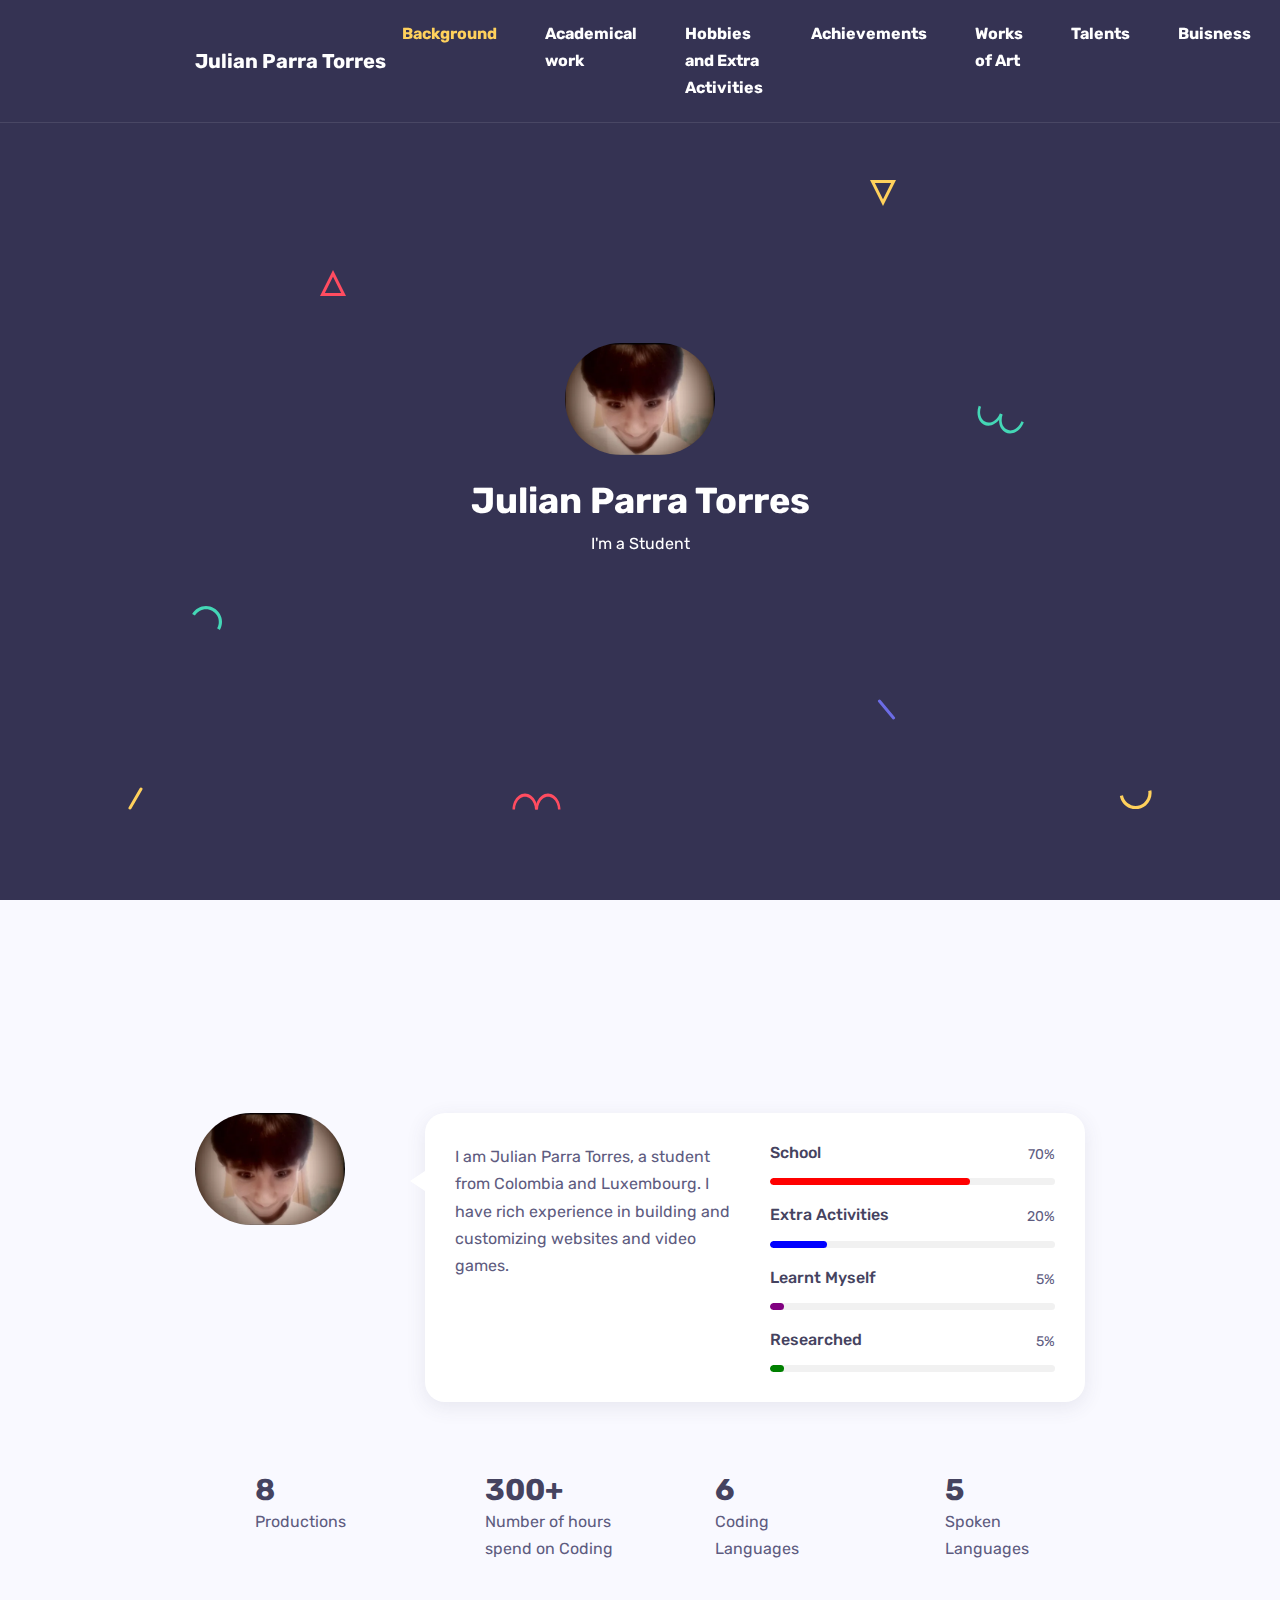
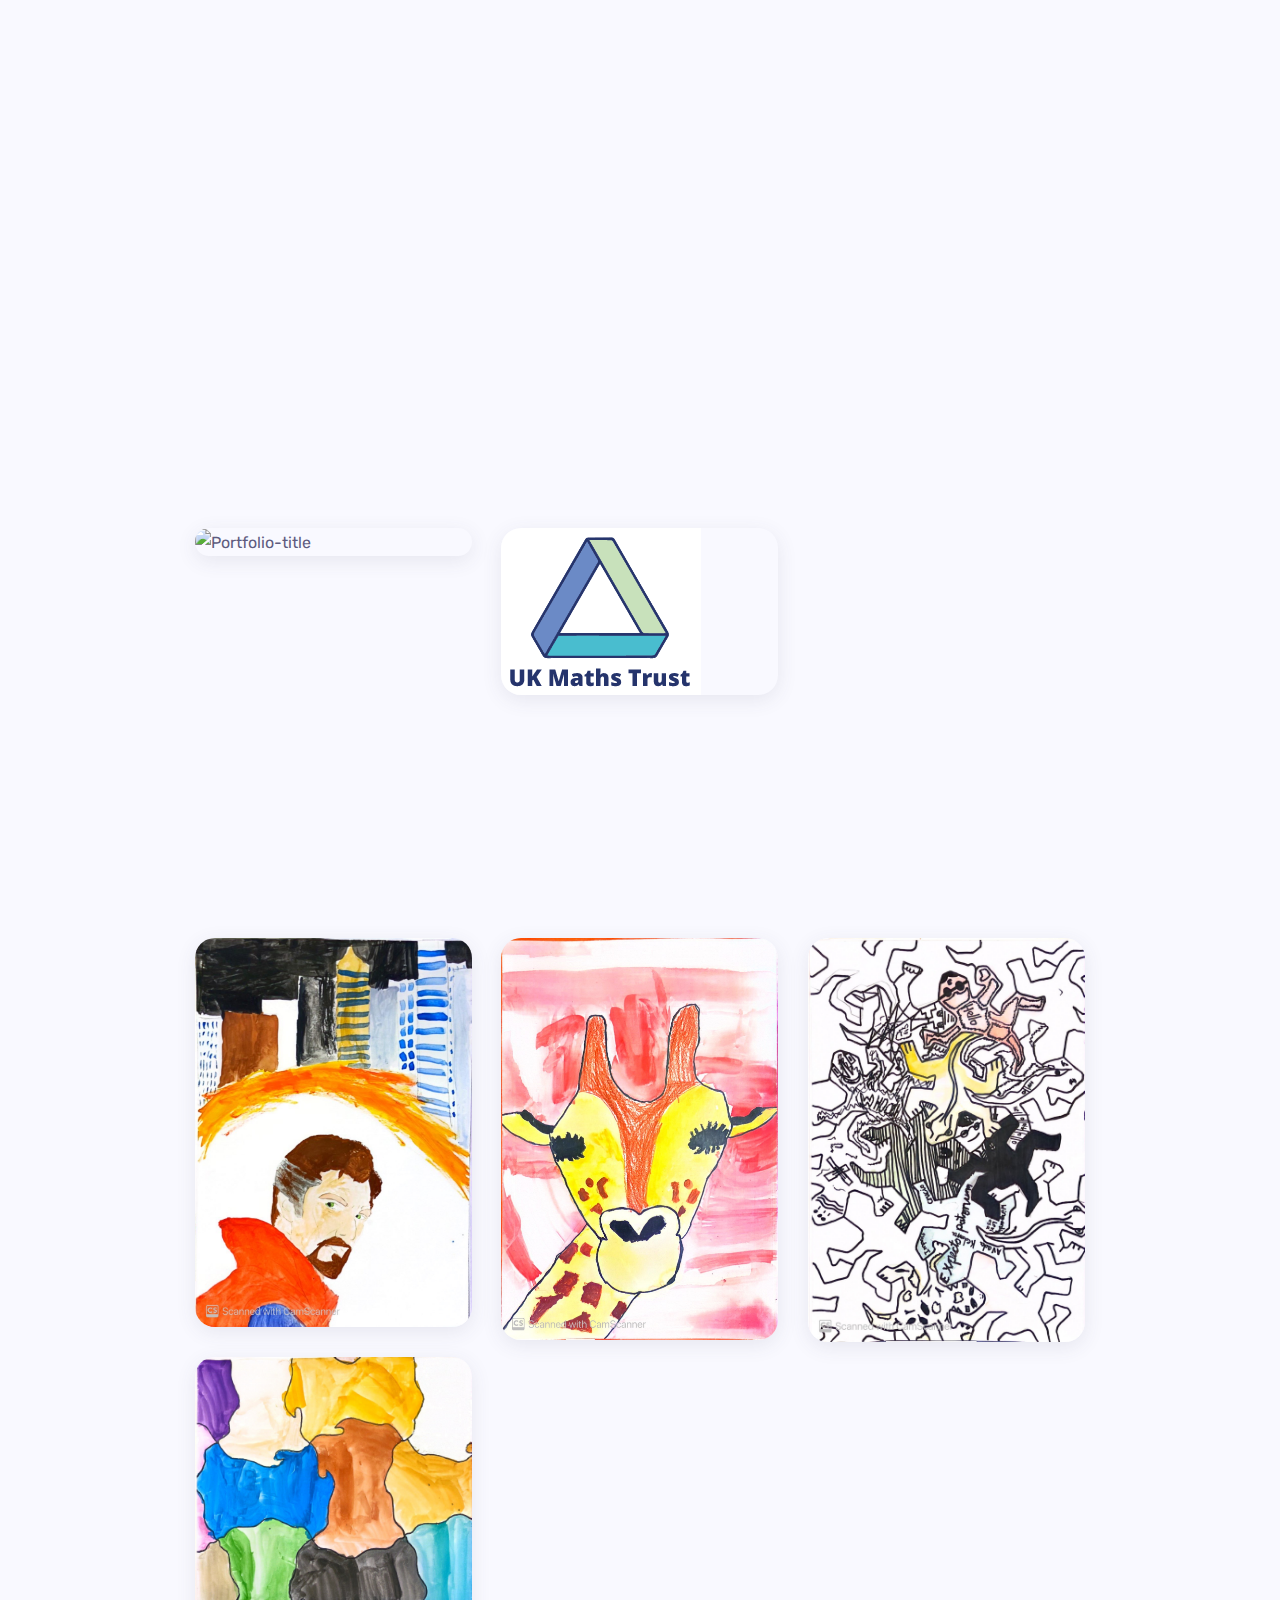
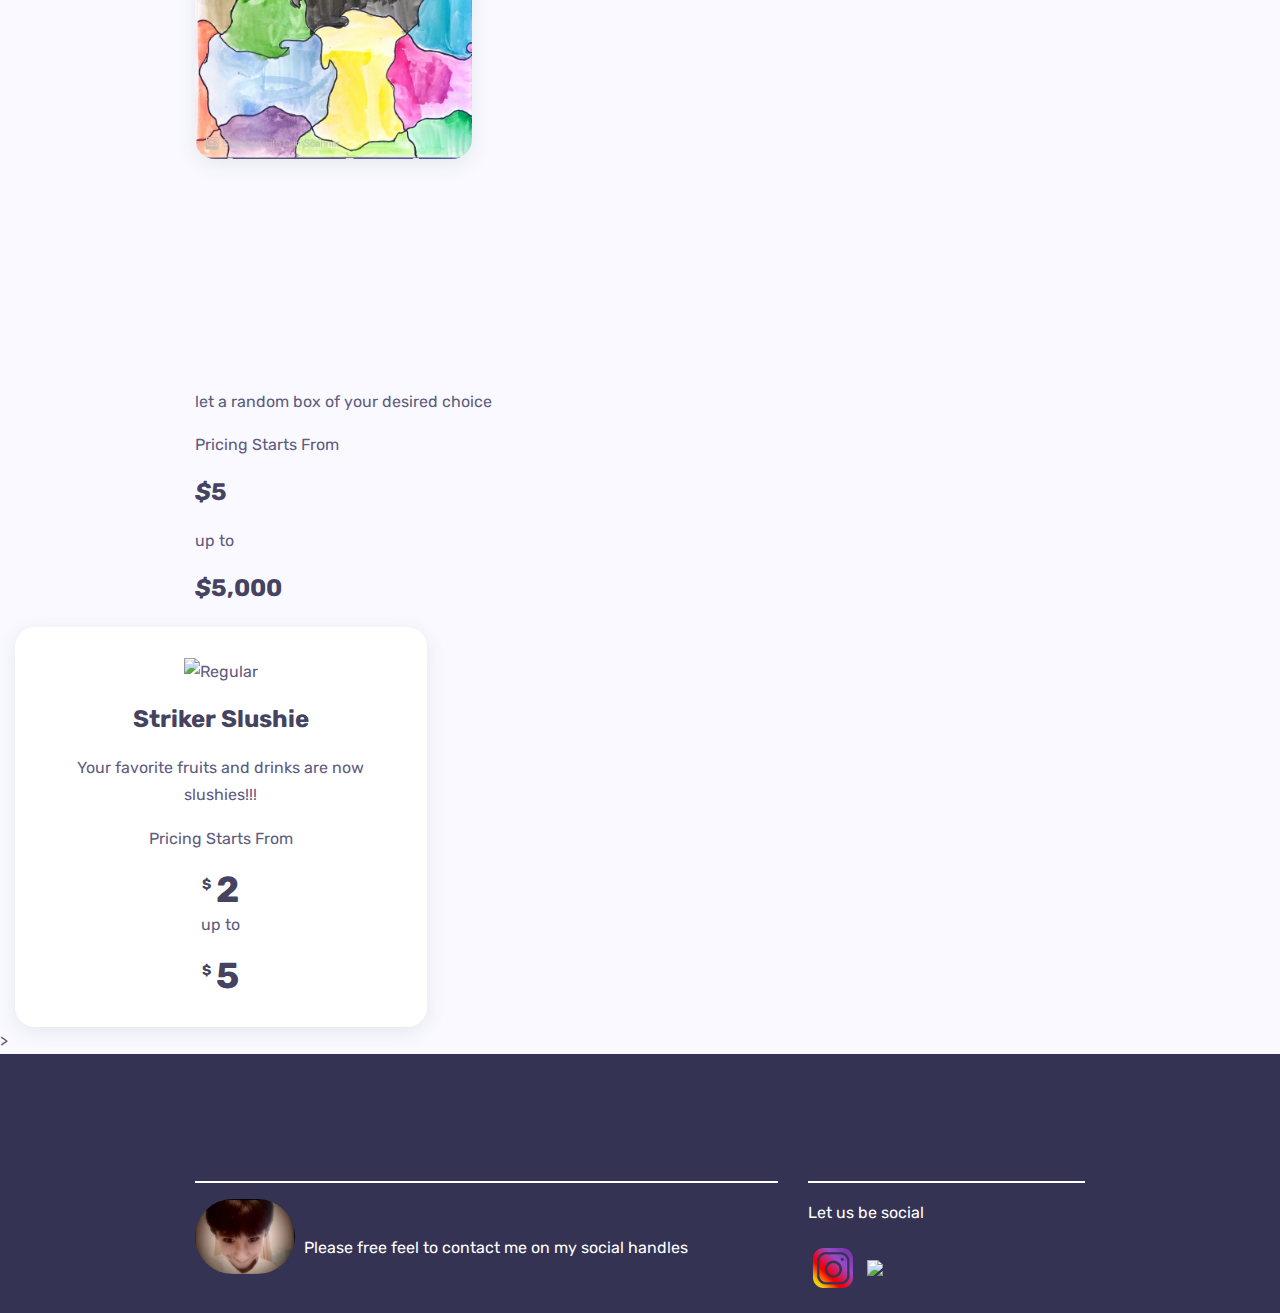
==== index.html @ bc2b39ed "update v0.4" ====
<!DOCTYPE html>

<html>
  <head>
	
	<title>JPT</title>
	<meta name="viewport" content="width=device-width, initial-scale=1, maximum-scale=1">

	<!-- STYLESHEETS -->

	<link rel="stylesheet" href="bootstrap.min.css" type="text/css" media="all">
	<link rel="stylesheet" href="all.min.css" type="text/css" media="all">

	<link rel="stylesheet" href="slick.css" type="text/css" media="all">

	<link rel="stylesheet" href="animate.css" type="text/css" media="all">

	<link rel="stylesheet" href="style.css" type="text/css" media="all">


<style type="text/css">
============================================================================================ */

@font-face {
  font-weight: 400;
  font-style:  normal;
  font-family: 'Inter-Loom';

  src: url('https://cdn.loom.com/assets/fonts/inter/Inter-UI-Regular.woff2') format('woff2');
}
@font-face {
  font-weight: 400;
  font-style:  italic;
  font-family: 'Inter-Loom';

  src: url('https://cdn.loom.com/assets/fonts/inter/Inter-UI-Italic.woff2') format('woff2');
}

@font-face {
  font-weight: 500;
  font-style:  normal;
  font-family: 'Inter-Loom';

  src: url('https://cdn.loom.com/assets/fonts/inter/Inter-UI-Medium.woff2') format('woff2');
}
@font-face {
  font-weight: 500;
  font-style:  italic;
  font-family: 'Inter-Loom';

  src: url('https://cdn.loom.com/assets/fonts/inter/Inter-UI-MediumItalic.woff2') format('woff2');
}

@font-face {
  font-weight: 700;
  font-style:  normal;
  font-family: 'Inter-Loom';

  src: url('https://cdn.loom.com/assets/fonts/inter/Inter-UI-Bold.woff2') format('woff2');
}
@font-face {
  font-weight: 700;
  font-style:  italic;
  font-family: 'Inter-Loom';

  src: url('https://cdn.loom.com/assets/fonts/inter/Inter-UI-BoldItalic.woff2') format('woff2');
}

@font-face {
  font-weight: 900;
  font-style:  normal;
  font-family: 'Inter-Loom';

  src: url('https://cdn.loom.com/assets/fonts/inter/Inter-UI-Black.woff2') format('woff2');
}
@font-face {
  font-weight: 900;
  font-style:  italic;
  font-family: 'Inter-Loom';

  src: url('https://cdn.loom.com/assets/fonts/inter/Inter-UI-BlackItalic.woff2') format('woff2');
}</style>
</head>

<body data-gr-c-s-loaded="true">


<!-- desktop header -->
<header class="desktop-header-3 fixed-top">

    <div class="container">
	
        <nav class="navbar navbar-expand-lg navbar-dark">
           
            <b class="navbar-brand">Julian Parra Torres</b> 

            <button aria-controls="navbarNavDropdown" aria-expanded="false" aria-label="Toggle navigation" class="navbar-toggler" data-target="#navbarNavDropdown" data-toggle="collapse" type="button"><span class="navbar-toggler-icon"></span></button>
            <div class="collapse navbar-collapse" id="navbarNavDropdown">
                <ul class="navbar-nav ml-auto scrollspy">
                    <li class="nav-item"><a class="nav-link active" href="#home">Background</a></li>
                    <li class="nav-item"><a href="#about" class="nav-link">Academical work</a></li>
                    <li class="nav-item"><a href="#projects" class="nav-link">Hobbies and Extra Activities</a></li>
                    <li class="nav-item"><a href="#tools" class="nav-link">Achievements</a></li>
					<li class="nav-item"><a href="#art" class="nav-link">Works of Art</a></li>
                    <li class="nav-item"><a href="#services" class="nav-link">Talents</a></li>
                    <li class="nav-item"><a href="#pricing" class="nav-link">Buisness</a></li>
                    <li class="nav-item"><a href="#contact" class="nav-link">Contact</a></li>
                </ul>
            </div>
        </nav>

    </div>

</header>

<!-- main layout -->
<main class="content-3">
	
	<!-- section home -->
	<section id="home" class="home d-flex align-items-center">
		<div class="container">

			<!-- intro -->
			<div class="intro">
				<!-- avatar image -->
				<img src="me.png" style="width: 150px;border-radius: 100px" class="mb-4">

				<!-- info -->
				<h1 class="mb-2 mt-0">Julian Parra Torres</h1>
				<span>I'm a <span class="text-rotating morphext"><span class="animated bounceIn">Student</span></span></span>
			</div>

			<!-- parallax layers -->
			<div class="parallax" data-relative-input="true" style="transform: translate3d(0px, 0px, 0px); transform-style: preserve-3d; backface-visibility: hidden;">

				<svg width="27" height="29" data-depth="0.3" class="layer p1" xmlns="http://www.w3.org/2000/svg" style="transform: translate3d(-7.20601px, 17.2034px, 0px); transform-style: preserve-3d; backface-visibility: hidden; position: relative; display: block;"><path d="M21.15625.60099c4.37954 3.67487 6.46544 9.40612 5.47254 15.03526-.9929 5.62915-4.91339 10.30141-10.2846 12.25672-5.37122 1.9553-11.3776.89631-15.75715-2.77856l2.05692-2.45134c3.50315 2.93948 8.3087 3.78663 12.60572 2.22284 4.297-1.5638 7.43381-5.30209 8.22768-9.80537.79387-4.50328-.8749-9.08872-4.37803-12.02821L21.15625.60099z" fill="#FFD15C" fill-rule="evenodd"></path></svg>

				<svg width="26" height="26" data-depth="0.2" class="layer p2" xmlns="http://www.w3.org/2000/svg" style="transform: translate3d(-4.80401px, 11.4689px, 0px); transform-style: preserve-3d; backface-visibility: hidden; position: absolute; display: block;"><path d="M13 3.3541L2.42705 24.5h21.1459L13 3.3541z" stroke="#FF4C60" stroke-width="3" fill="none" fill-rule="evenodd"></path></svg>

				<svg width="30" height="25" data-depth="0.3" class="layer p3" xmlns="http://www.w3.org/2000/svg" style="transform: translate3d(-7.20601px, 17.2034px, 0px); transform-style: preserve-3d; backface-visibility: hidden; position: absolute; display: block;"><path d="M.1436 8.9282C3.00213 3.97706 8.2841.92763 14.00013.92796c5.71605.00032 10.9981 3.04992 13.85641 8 2.8583 4.95007 2.8584 11.0491-.00014 16.00024l-2.77128-1.6c2.28651-3.96036 2.28631-8.84002.00011-12.8002-2.2862-3.96017-6.5124-6.40017-11.08513-6.4-4.57271.00018-8.79872 2.43984-11.08524 6.4002l-2.77128-1.6z" fill="#44D7B6" fill-rule="evenodd"></path></svg>

				<svg width="15" height="23" data-depth="0.6" class="layer p4" xmlns="http://www.w3.org/2000/svg" style="transform: translate3d(-14.412px, 34.4068px, 0px); transform-style: preserve-3d; backface-visibility: hidden; position: absolute; display: block;"><rect transform="rotate(30 9.86603 10.13397)" x="7" width="3" height="25" rx="1.5" fill="#FFD15C" fill-rule="evenodd"></rect></svg>

				<svg width="15" height="23" data-depth="0.2" class="layer p5" xmlns="http://www.w3.org/2000/svg" style="transform: translate3d(-4.80401px, 11.4689px, 0px); transform-style: preserve-3d; backface-visibility: hidden; position: absolute; display: block;"><rect transform="rotate(30 9.86603 10.13397)" x="7" width="3" height="25" rx="1.5" fill="#6C6CE5" fill-rule="evenodd"></rect></svg>

				<svg width="49" height="17" data-depth="0.5" class="layer p6" xmlns="http://www.w3.org/2000/svg" style="transform: translate3d(-12.01px, 28.6724px, 0px); transform-style: preserve-3d; backface-visibility: hidden; position: absolute; display: block;"><g fill="#FF4C60" fill-rule="evenodd"><path d="M.5 16.5c0-5.71709 2.3825-10.99895 6.25-13.8567 3.8675-2.85774 8.6325-2.85774 12.5 0C23.1175 5.50106 25.5 10.78292 25.5 16.5H23c0-4.57303-1.90625-8.79884-5-11.08535-3.09375-2.28652-6.90625-2.28652-10 0C4.90625 7.70116 3 11.92697 3 16.5H.5z"></path><path d="M23.5 16.5c0-5.71709 2.3825-10.99895 6.25-13.8567 3.8675-2.85774 8.6325-2.85774 12.5 0C46.1175 5.50106 48.5 10.78292 48.5 16.5H46c0-4.57303-1.90625-8.79884-5-11.08535-3.09375-2.28652-6.90625-2.28652-10 0-3.09375 2.28651-5 6.51232-5 11.08535h-2.5z"></path></g></svg>

				<svg width="26" height="26" data-depth="0.4" class="layer p7" xmlns="http://www.w3.org/2000/svg" style="transform: translate3d(-9.60801px, 22.9379px, 0px); transform-style: preserve-3d; backface-visibility: hidden; position: absolute; display: block;"><path d="M13 22.6459L2.42705 1.5h21.1459L13 22.6459z" stroke="#FFD15C" stroke-width="3" fill="none" fill-rule="evenodd"></path></svg>

				<svg width="19" height="21" data-depth="0.3" class="layer p8" xmlns="http://www.w3.org/2000/svg" style="transform: translate3d(-7.20601px, 17.2034px, 0px); transform-style: preserve-3d; backface-visibility: hidden; position: absolute; display: block;"><rect transform="rotate(-40 6.25252 10.12626)" x="7" width="3" height="25" rx="1.5" fill="#6C6CE5" fill-rule="evenodd"></rect></svg>

				<svg width="30" height="25" data-depth="0.3" data-depth-y="-1.30" class="layer p9" xmlns="http://www.w3.org/2000/svg" style="transform: translate3d(-7.20601px, 17.2034px, 0px); transform-style: preserve-3d; backface-visibility: hidden; position: absolute; display: block;"><path d="M29.8564 16.0718c-2.85854 4.95114-8.1405 8.00057-13.85654 8.00024-5.71605-.00032-10.9981-3.04992-13.85641-8-2.8583-4.95007-2.8584-11.0491.00014-16.00024l2.77128 1.6c-2.28651 3.96036-2.28631 8.84002-.00011 12.8002 2.2862 3.96017 6.5124 6.40017 11.08513 6.4 4.57271-.00018 8.79872-2.43984 11.08524-6.4002l2.77128 1.6z" fill="#6C6CE5" fill-rule="evenodd"></path></svg>

				<svg width="47" height="29" data-depth="0.2" class="layer p10" xmlns="http://www.w3.org/2000/svg" style="transform: translate3d(-4.80401px, 11.4689px, 0px); transform-style: preserve-3d; backface-visibility: hidden; position: absolute; display: block;"><g fill="#44D7B6" fill-rule="evenodd"><path d="M46.78878 17.19094c-1.95535 5.3723-6.00068 9.52077-10.61234 10.8834-4.61167 1.36265-9.0893-.26708-11.74616-4.27524-2.65686-4.00817-3.08917-9.78636-1.13381-15.15866l2.34923.85505c-1.56407 4.29724-1.2181 8.92018.90705 12.12693 2.12514 3.20674 5.70772 4.5107 9.39692 3.4202 3.68921-1.0905 6.92581-4.40949 8.48988-8.70673l2.34923.85505z"></path><path d="M25.17585 9.32448c-1.95535 5.3723-6.00068 9.52077-10.61234 10.8834-4.61167 1.36264-9.0893-.26708-11.74616-4.27525C.16049 11.92447-.27182 6.14628 1.68354.77398l2.34923.85505c-1.56407 4.29724-1.2181 8.92018.90705 12.12692 2.12514 3.20675 5.70772 4.5107 9.39692 3.4202 3.68921-1.0905 6.92581-4.40948 8.48988-8.70672l2.34923.85505z"></path></g></svg>

				<svg width="33" height="20" data-depth="0.5" class="layer p11" xmlns="http://www.w3.org/2000/svg" style="transform: translate3d(-12.01px, 28.6724px, 0px); transform-style: preserve-3d; backface-visibility: hidden; position: absolute; display: block;"><path d="M32.36774.34317c.99276 5.63023-1.09332 11.3614-5.47227 15.03536-4.37895 3.67396-10.3855 4.73307-15.75693 2.77837C5.76711 16.2022 1.84665 11.53014.8539 5.8999l3.15139-.55567c.7941 4.50356 3.93083 8.24147 8.22772 9.8056 4.29688 1.56413 9.10275.71673 12.60554-2.2227C28.34133 9.98771 30.01045 5.4024 29.21635.89884l3.15139-.55567z" fill="#FFD15C" fill-rule="evenodd"></path></svg>

			</div>
		</div>
		
	</section>

	<!-- section about -->
	<section id="about">

		<div class="container">
			
			<!-- section title -->
			<h2 class="section-title wow fadeInUp" style="visibility: visible; animation-name: fadeInUp;">Background</h2>

			<div class="spacer" data-height="60" style="height: 60px;"></div>
			
			<div class="row">

				<div class="col-md-3">
					<div class="text-center text-md-left">
						<!-- avatar image -->
						<img src="me.png" style="width: 150px;border-radius: 100px" class="mb-4">
					</div>
					<div class="spacer d-md-none d-lg-none" data-height="30" style="height: 30px;"></div>
				</div>

				<div class="col-md-9 triangle-left-md triangle-top-sm">
					<div class="rounded bg-white shadow-dark padding-30">
						<div class="row">
							<div class="col-md-6">
								<!-- about text -->
								<p>I am Julian Parra Torres, a student from Colombia and Luxembourg. I have rich experience in building and customizing websites and video games. </p>

								<div class="spacer d-md-none d-lg-none" data-height="30" style="height: 30px;"></div>
							</div>
							<div class="col-md-6">
								<!-- skill item -->
								<div class="skill-item">
									<div class="skill-info clearfix">
										<h4 class="float-left mb-3 mt-0">School</h4>
										<span class="float-right">70%</span>
									</div>
									<div class="progress">
										<div class="progress-bar data-background" role="progressbar" aria-valuemin="0" aria-valuemax="100" aria-valuenow="70" data-color="red" style="width: 70%;">
										</div>
									</div>
									<div class="spacer" data-height="20" style="height: 20px;"></div>
								</div>

								<!-- skill item -->
								<div class="skill-item">
									<div class="skill-info clearfix">
										<h4 class="float-left mb-3 mt-0">Extra Activities</h4>
										<span class="float-right">20%</span>
									</div>
									<div class="progress">
										<div class="progress-bar data-background" role="progressbar" aria-valuemin="0" aria-valuemax="100" aria-valuenow="20" data-color="blue" style="width: 20%;">
										</div>
									</div>
									<div class="spacer" data-height="20" style="height: 20px;"></div>
								</div>

								<!-- skill item -->
								<div class="skill-item">
									<div class="skill-info clearfix">
										<h4 class="float-left mb-3 mt-0">Learnt Myself</h4>
										<span class="float-right">5%</span>
									</div>
									<div class="progress">
										<div class="progress-bar data-background" role="progressbar" aria-valuemin="0" aria-valuemax="100" aria-valuenow="5" data-color="purple" style="width: 5%;">
										</div>
									</div>
                				  <div class="spacer" data-height="20" style="height: 20px;"></div>
								</div>

				                <!-- skill item -->
				                <div class="skill-item">
				                  <div class="skill-info clearfix">
				                    <h4 class="float-left mb-3 mt-0">Researched</h4>
				                    <span class="float-right">5%</span>
				                  </div>
				                  <div class="progress">
				                    <div class="progress-bar data-background" role="progressbar" aria-valuemin="0" aria-valuemax="100" aria-valuenow="5" data-color="green" style="width: 5%;">
				                    </div>
				                  </div>
				                </div>

							</div>
						</div>
					</div>
				</div>

			</div>
			<!-- row end -->

			<div class="spacer" data-height="70" style="height: 70px;"></div>
			
			<div class="row">
				
				<div class="col-md-3 col-sm-6">
					<!-- fact item -->
					<div class="fact-item">
						<div class="details">
							<h3 class="mb-0 mt-0 number"><em class="count">8</em></h3>
							<p class="mb-0">Productions</p>
						</div>
					</div>
					<div class="spacer d-md-none d-lg-none" data-height="30" style="height: 30px;"></div>
				</div>

				<div class="col-md-3 col-sm-6">
					<!-- fact item -->
					<div class="fact-item">
						<div class="details">
							<h3 class="mb-0 mt-0 number"><em class="count">300+</em></h3>
							<p class="mb-0">Number of hours spend on Coding</p>
						</div>
					</div>
					<div class="spacer d-md-none d-lg-none" data-height="30" style="height: 30px;"></div>
				</div>

				<div class="col-md-3 col-sm-6">
					<!-- fact item -->
					<div class="fact-item">
						<div class="details">
							<h3 class="mb-0 mt-0 number"><em class="count">6</em></h3>
							<p class="mb-0">Coding Languages</p>
						</div>
					</div>
					<div class="spacer d-md-none d-lg-none" data-height="30" style="height: 30px;"></div>
				</div>

				<div class="col-md-3 col-sm-6">
					<!-- fact item -->
					<div class="fact-item">
						<div class="details">
							<h3 class="mb-0 mt-0 number"><em class="count">5</em></h3>
							<p class="mb-0">Spoken Languages</p>
						</div>
					</div>
				</div>

			</div>

		</div>
		
	</section>
	
  <!-- section projects -->
  <section id="projects">

    <div class="container">
      
      <!-- section title -->
      <h2 class="section-title wow fadeInUp" style="visibility: visible; animation-name: fadeInUp;">Hobbies and Extra Activities</h2>

      <div class="spacer" data-height="60" style="height: 60px;"></div>
      
      <div class="row blog-wrapper">
        
        <!-- projects item -->
        <div class="col-md-4">
          <div class="blog-item rounded bg-white shadow-dark wow fadeIn" data-wow-delay="200ms" style="visibility: visible; animation-delay: 200ms; animation-name: fadeIn;">
            <div class="thumb">
              <a href="https://www.jetlearn.com/" target="_blank">
                <img src="https://spaces-wp.imgix.net/2016/06/coding-in-the-classroom.png?auto=compress,format&q=50" alt="blog-title">
              </a>
            </div>
            <div class="details">
              <h4 class="my-0 title">
              	<a href="https://mahdihat791.github.io/AI-Mario-Game/">Coding</a>
              </h4>
              <ul class="list-inline meta mb-0 mt-2">
                <li class="list-inline-item">01 February, 2022</li>
              </ul>
            </div>
          </div>
        </div>
        <!-- end project item -->

		<!-- projects item -->
        <div class="col-md-4">
          <div class="blog-item rounded bg-white shadow-dark wow fadeIn" data-wow-delay="200ms" style="visibility: visible; animation-delay: 200ms; animation-name: fadeIn;">
            <div class="thumb">
              <a href="https://www.youngfilmacademy.co.uk/" target="_blank">
                <img src="https://www.laconservancy.org/wp-content/uploads/2022/11/LATheater-BergerConser-750x400.jpg" alt="blog-title">
              </a>
            </div>
            <div class="details">
              <h4 class="my-0 title">
              	<a href="https://mahdihat791.github.io/AI-Mario-Game/">Drama and Theatre</a>
              </h4>
              <ul class="list-inline meta mb-0 mt-2">
                <li class="list-inline-item">01 August, 2020</li>
              </ul>
            </div>
          </div>
        </div>
        <!-- end project item -->

		
      </div>

    </div>

  </section>
  
    <!-- section tools -->
  <section id="tools">

    <div class="container">
      
      <!-- section title -->
      <h2 class="section-title wow fadeInUp" style="visibility: visible; animation-name: fadeInUp;">Achievements</h2>

      <div class="spacer" data-height="60" style="height: 60px;"></div>
      
      <!-- portolio wrapper -->
      <div class="row portfolio-wrapper" style="position: relative; height: 595.062px;">
        
        <!-- tool item -->
        <div class="col-md-4 col-sm-6 grid-item art" data-toggle="modal" data-target="#myModal" style="position: absolute; left: 0%; top: 0px;">
            <div class="portfolio-item rounded shadow-dark">
              <div class="details">
                <h4 class="title">2x Elitist Place for the Maths Olimpiad</h4>
              </div>
              <div class="thumb">
                <img src="https://upload.wikimedia.org/wikipedia/commons/thumb/1/17/IMO_logo.svg/1200px-IMO_logo.svg.png" alt="Portfolio-title">
                <div class="mask"></div>
              </div>
            </div>
        </div>
        <!-- end tool item -->

		<!-- tool item -->
        <div class="col-md-4 col-sm-6 grid-item art" data-toggle="modal" data-target="#htmlModal" style="position: absolute; left: 0%; top: 0px;">
            <div class="portfolio-item rounded shadow-dark">
              <div class="details">
                <h4 class="title">Junior Golden UKMT</h4>
              </div>
              <div class="thumb">
                <img src="[data-uri]" alt="Portfolio-title">
                <div class="mask"></div>
              </div>
            </div>
        </div>
        <!-- end tool item -->

  </section>
  
  <section id="art">

	<div class="container">
	  
	  <!-- section title -->
	  <h2 class="section-title wow fadeInUp" style="visibility: visible; animation-name: fadeInUp;">Works of Art</h2>

	  <div class="spacer" data-height="60" style="height: 60px;"></div>
	  
	  <!-- portolio wrapper -->
	  <div class="row portfolio-wrapper" style="position: relative; height: 595.062px;">
		
		<!-- tool item -->
		<div class="col-md-4 col-sm-6 grid-item art" data-toggle="modal" data-target="#myModal" style="position: absolute; left: 0%; top: 0px;">
			<div class="portfolio-item rounded shadow-dark">
			  <div class="details">
				<h4 class="title">Dr. Strange</h4>
			  </div>
			  <div class="thumb">
				<img src="drstrange.jpeg" alt="Portfolio-title">
				<div class="mask"></div>
			  </div>
			</div>
		</div>
		<div class="col-md-4 col-sm-6 grid-item art" data-toggle="modal" data-target="#htmlModal" style="position: absolute; left: 0%; top: 0px;">
			<div class="portfolio-item rounded shadow-dark">
			  <div class="details">
				<h4 class="title">Giraffe</h4>
			  </div>
			  <div class="thumb">
				<img src="giraffe.jpeg" alt="Portfolio-title">
				<div class="mask"></div>
			  </div>
			</div>
		</div>
		<div class="col-md-4 col-sm-6 grid-item art" data-toggle="modal" data-target="#myModal" style="position: absolute; left: 0%; top: 0px;">
			<div class="portfolio-item rounded shadow-dark">
			  <div class="details">
				<h4 class="title">Lizard</h4>
			  </div>
			  <div class="thumb">
				<img src="lizard.jpeg" alt="Portfolio-title">
				<div class="mask"></div>
			  </div>
			</div>
		</div>
		<div class="col-md-4 col-sm-6 grid-item art" data-toggle="modal" data-target="#myModal" style="position: absolute; left: 0%; top: 0px;">
			<div class="portfolio-item rounded shadow-dark">
			  <div class="details">
				<h4 class="title">Pattern</h4>
			  </div>
			  <div class="thumb">
				<img src="pattern.jpeg" alt="Portfolio-title">
				<div class="mask"></div>
			  </div>
			</div>
		</div>
</div>
</section>

  <!-- section services -->
  <section id="services">

    <div class="container">
      
      <!-- section title -->
      <h2 class="section-title wow fadeInUp" style="visibility: visible; animation-name: fadeInUp;">Services</h2>

      <div class="spacer" data-height="60" style="height: 60px;"></div>
   <p>let a random box of your desired choice </p>
						<p>Pricing Starts From</p>
						<h3 class="price"><em>$</em>5</h3>
						<p>up to </p>
						<h3 class="price"><em>$</em>5,000</h3>
					</div>
				</div>
				<div class="col-md-4 pr-md-0 mt-md-4 mt-0">
					<div class="price-item bg-white rounded shadow-dark text-center">
						<img src="https://hhproductscompany.com/wp-content/uploads/2020/03/Red-Slush.png" alt="Regular">
						<h2 class="plan">Striker Slushie</h2>
						<p>Your favorite fruits and drinks are now slushies!!! </p>
						<p>Pricing Starts From</p>
						<h3 class="price"><em>$</em>2</h3>
						<p>up to </p>
						<h3 class="price"><em>$</em>5</h3>
					</div>
				</div>
				<!-- end price item -->

			</div>

		</div>

	</section>
>
	
	<!-- section funfacts -->


		</div>

	</section>
	
  
	<!-- section contact -->
	<section id="contact" style="background: #353353;padding: 15px;">

		<div class="container">
			
			<!-- section title -->
			<h2 class="section-title wow fadeInUp" style="margin-left:0px;color: white;visibility: visible; animation-name: fadeInUp;">Get In Touch</h2>

			
			<div class="row">
				
				<div class="col-md-8">

					<h3 class="wow fadeInUp" style="color: white;visibility: visible; animation-name: fadeInUp;">Julian Parra Torres</h3>
				    <hr style="border: 0.5px solid white;">
					<img src="me.png" style="display: inline-block; width: 100px;border-radius: 100px" class="mb-4">
            		<p style="margin: 5px; color: white; display: inline-block;">Please free feel to contact me on my social handles</p>

				</div>

				<div class="col-md-4">

  				    <h3 class="wow fadeInUp" style="color: white;visibility: visible; animation-name: fadeInUp;">FOLLOW ME</h3>
   					<hr style="border: 0.5px solid white;">
      				<p style="color: white;">Let us be social</p>

				    <a href="https://www.instagram.com/juju543x/?igsh=dXlxZG5iOTMza3Fi&utm_source=qr" target="_blank">
				      <img src="instagram.png" style="width: 40px;margin: 5px">
					  <a href="https://www.youtube.com/@JPT.STUDIOS" target="_blank">
						<img src="https://upload.wikimedia.org/wikipedia/commons/e/ef/Youtube_logo.png" style="width: 40px;margin: 5px">
				    </a>
				</div>

			</div>

		</div>

	</section>

	
</main>

<!-- Go to top button -->
<a href="javascript:" id="return-to-top" style="display: none;">
  <img src="go_to_top.png">
</a>

<!-- modal -->
<!-- end modal -->

<!-- modal -->
<div id="htmlModal" class="modal fade ">
    <div class="modal-dialog" >
          <!-- Modal content-->
        <div class="modal-content">
      
            <button class="close" data-dismiss="modal" style="text-align: right;padding: 10px;">&times;</button>
            <hr>
            <div class="modal-body">
              <p>HTML</p>
             </div>

        </div>
    </div>
 </div>
<!-- end modal -->

<!-- SCRIPTS -->
<script src="jquery-1.12.3.min.js"></script>
<script src="jquery.easing.min.js"></script>
<script src="jquery.waypoints.min.js"></script>
<script src="jquery.counterup.min.js"></script>
<script src="popper.min.js"></script>
<script src="bootstrap.min.js"></script>
<script src="isotope.pkgd.min.js"></script>
<script src="infinite-scroll.min.js"></script>
<script src="imagesloaded.pkgd.min.js"></script>
<script src="slick.min.js"></script>
<script src="contact.js"></script>
<script src="validator.js"></script>
<script src="wow.min.js"></script>
<script src="morphext.min.js"></script>
<script src="parallax.min.js"></script>
<script src="jquery.magnific-popup.min.js"></script>

<script src="custom.js"></script>

      


</body>


</html>
---- style.css ----
@charset "UTF-8";
/*
Template Name: Bolby
Version: 1.0
Author: PxlSolutions
Author URI: http://themeforest.net/user/pxlsolutions
Description: Portfolio/CV/Resume HTML Template

[TABLE OF CONTENTS]

01. Base
02. Typography
03. Preloader
04. Header
05. Sections
06. Parallax Shapes
07. Skills
08. Service
09. Portfolio
10. Facts
11. Prices
12. Testimonials
13. Blog
14. Clients
15. Contact
16. Helper
17. Dark Mode
18. Buttons
19. Bootstrap Components
20. Theme elements
21. Slick
22. Responsive

*/
@import url("https://fonts.googleapis.com/css?family=Rubik:300,300i,400,400i,500,500i,700,700i,900,900i&display=swap&subset=cyrillic");
/*=================================================================*/
/*                      BASE                              
/*=================================================================*/
* {
  margin: 0;
  padding: 0;
}

html {
  margin: 0 !important;
  overflow: auto !important;
}

body {
  color: #5E5C7F;
  background-color: #F9F9FF;
  font-family: "Rubik", sans-serif;
  font-size: 16px;
  line-height: 1.7;
  overflow-x: hidden;
  -webkit-font-smoothing: antialiased;
  -moz-osx-font-smoothing: grayscale;
}

img {
  max-width: 100%;
  height: auto;
}

.text-center {
  text-align: center;
}

.text-left {
  text-align: left;
}

.text-right {
  text-align: right;
}

.relative {
  position: relative;
}

/*=================================================================*/
/*                      TYPOGRAPHY                              
/*=================================================================*/
h1, h2, h3, h4, h5, h6 {
  color: #454360;
  font-family: "Rubik", sans-serif;
  font-weight: 700;
  margin: 20px 0;
}

h1 {
  font-size: 36px;
}

h2 {
  font-size: 28px;
}

h3 {
  font-size: 24px;
}

h4 {
  font-size: 18px;
}

a {
  color: #FF4C60;
  outline: 0;
  -webkit-transition: all 0.3s ease-in-out;
  -moz-transition: all 0.3s ease-in-out;
  transition: all 0.3s ease-in-out;
}
a:hover {
  color: #353353;
  text-decoration: none;
}
a:focus {
  outline: 0;
}

blockquote {
  padding: 20px 20px;
  margin: 0 0 20px;
  font-size: 16px;
  background: #F7F7F7;
  border-radius: 10px;
}

blockquote p {
  line-height: 1.6;
}

/* === Pre === */
pre {
  display: block;
  padding: 9.5px;
  margin: 0 0 10px;
  font-size: 13px;
  line-height: 1.42857143;
  color: #333;
  word-break: break-all;
  word-wrap: break-word;
  background-color: #f5f5f5;
  border: 1px solid #ccc;
  border-radius: 0;
}

/*=================================================================*/
/*                      PRELOADER                              
/*=================================================================*/
.infinity {
  width: 120px;
  height: 60px;
  position: relative;
}
.infinity div,
.infinity span {
  position: absolute;
}
.infinity div {
  top: 0;
  left: 50%;
  width: 60px;
  height: 60px;
  animation: rotate 6.9s linear infinite;
}
.infinity div span {
  left: -8px;
  top: 50%;
  margin: -8px 0 0 0;
  width: 16px;
  height: 16px;
  display: block;
  background: #FF4C60;
  box-shadow: 2px 2px 8px rgba(255, 76, 96, 0.09);
  border-radius: 50%;
  transform: rotate(90deg);
  animation: move 6.9s linear infinite;
}
.infinity div span:before, .infinity div span:after {
  content: "";
  position: absolute;
  display: block;
  border-radius: 50%;
  width: 14px;
  height: 14px;
  background: inherit;
  top: 50%;
  left: 50%;
  margin: -7px 0 0 -7px;
  box-shadow: inherit;
}
.infinity div span:before {
  animation: drop1 0.8s linear infinite;
}
.infinity div span:after {
  animation: drop2 0.8s linear infinite 0.4s;
}
.infinity div:nth-child(2) {
  animation-delay: -2.3s;
}
.infinity div:nth-child(2) span {
  animation-delay: -2.3s;
}
.infinity div:nth-child(3) {
  animation-delay: -4.6s;
}
.infinity div:nth-child(3) span {
  animation-delay: -4.6s;
}

.infinityChrome {
  width: 128px;
  height: 60px;
}
.infinityChrome div {
  position: absolute;
  width: 16px;
  height: 16px;
  background: #FF4C60;
  box-shadow: 2px 2px 8px rgba(255, 76, 96, 0.09);
  border-radius: 50%;
  animation: moveSvg 6.9s linear infinite;
  -webkit-filter: url(#goo);
  filter: url(#goo);
  transform: scaleX(-1);
  offset-path: path("M64.3636364,29.4064278 C77.8909091,43.5203348 84.4363636,56 98.5454545,56 C112.654545,56 124,44.4117395 124,30.0006975 C124,15.5896556 112.654545,3.85282763 98.5454545,4.00139508 C84.4363636,4.14996252 79.2,14.6982509 66.4,29.4064278 C53.4545455,42.4803627 43.5636364,56 29.4545455,56 C15.3454545,56 4,44.4117395 4,30.0006975 C4,15.5896556 15.3454545,4.00139508 29.4545455,4.00139508 C43.5636364,4.00139508 53.1636364,17.8181672 64.3636364,29.4064278 Z");
}
.infinityChrome div:before, .infinityChrome div:after {
  content: "";
  position: absolute;
  display: block;
  border-radius: 50%;
  width: 14px;
  height: 14px;
  background: inherit;
  top: 50%;
  left: 50%;
  margin: -7px 0 0 -7px;
  box-shadow: inherit;
}
.infinityChrome div:before {
  animation: drop1 0.8s linear infinite;
}
.infinityChrome div:after {
  animation: drop2 0.8s linear infinite 0.4s;
}
.infinityChrome div:nth-child(2) {
  animation-delay: -2.3s;
}
.infinityChrome div:nth-child(3) {
  animation-delay: -4.6s;
}

@keyframes moveSvg {
  0% {
    offset-distance: 0%;
  }
  25% {
    background: #6C6CE5;
  }
  75% {
    background: #FFD15C;
  }
  100% {
    offset-distance: 100%;
  }
}
@keyframes rotate {
  50% {
    transform: rotate(360deg);
    margin-left: 0;
  }
  50.0001%, 100% {
    margin-left: -60px;
  }
}
@keyframes move {
  0%, 50% {
    left: -8px;
  }
  25% {
    background: #FFD15C;
  }
  75% {
    background: #6C6CE5;
  }
  50.0001%, 100% {
    left: auto;
    right: -8px;
  }
}
@keyframes drop1 {
  100% {
    transform: translate(32px, 8px) scale(0);
  }
}
@keyframes drop2 {
  0% {
    transform: translate(0, 0) scale(0.9);
  }
  100% {
    transform: translate(32px, -8px) scale(0);
  }
}
#preloader {
  background: #353353;
  height: 100%;
  position: fixed;
  width: 100%;
  z-index: 1031;
}
#preloader .outer {
  position: absolute;
  top: 50%;
  left: 50%;
  transform: translate(-50%, -50%);
}
#preloader.light {
  background: #F9F9FF;
}

.goo-outer {
  display: none;
}

/*=================================================================*/
/*                      HEADER                              
/*=================================================================*/
header.desktop-header-1 {
  color: #FFF;
  border-right: solid 1px rgba(255, 255, 255, 0.1);
  background: #353353;
  padding: 50px 40px 40px;
  position: fixed;
  left: 0;
  overflow-y: auto;
  overflow-x: hidden;
  height: 100vh;
  min-height: 100vh;
  top: 0;
  width: 290px;
  z-index: 1;
  -webkit-transform: translateX(0);
  -moz-transform: translateX(0);
  -ms-transform: translateX(0);
  -o-transform: translateX(0);
  transform: translateX(0);
  -webkit-transition: all 0.3s ease-in-out;
  -moz-transition: all 0.3s ease-in-out;
  transition: all 0.3s ease-in-out;
  /* === Vertical Menu === */
  /* === Submenu === */
}
header.desktop-header-1.open {
  -webkit-transform: translateX(0);
  -moz-transform: translateX(0);
  -ms-transform: translateX(0);
  -o-transform: translateX(0);
  transform: translateX(0);
}
header.desktop-header-1 .vertical-menu {
  list-style: none;
  padding: 0;
  margin-bottom: 130px;
  margin-top: 130px;
}
header.desktop-header-1 .vertical-menu li.openmenu > a {
  color: #000;
}
header.desktop-header-1 .vertical-menu li.openmenu .switch {
  -webkit-transform: rotate(45deg);
  -moz-transform: rotate(45deg);
  -ms-transform: rotate(45deg);
  -o-transform: rotate(45deg);
  transform: rotate(45deg);
}
header.desktop-header-1 .vertical-menu li {
  padding: 8px 0;
  position: relative;
  list-style: none;
  -webkit-transition: all 0.2s ease-in-out;
  -moz-transition: all 0.2s ease-in-out;
  transition: all 0.2s ease-in-out;
}
header.desktop-header-1 .vertical-menu li a:hover {
  color: #FFD15C;
}
header.desktop-header-1 .vertical-menu li i {
  color: #FFD15C;
  margin-right: 20px;
}
header.desktop-header-1 .vertical-menu li .switch {
  font-size: 30px;
  display: inline-block;
  padding: 0 14px;
  line-height: 1;
  cursor: pointer;
  color: #000;
  position: absolute;
  top: 24px;
  -webkit-transform: rotate(0deg);
  -moz-transform: rotate(0deg);
  -ms-transform: rotate(0deg);
  -o-transform: rotate(0deg);
  transform: rotate(0deg);
  -webkit-transition: all 0.2s ease-in-out;
  -moz-transition: all 0.2s ease-in-out;
  transition: all 0.2s ease-in-out;
  -webkit-backface-visibility: hidden;
}
header.desktop-header-1 .vertical-menu li a {
  color: #FFF;
  font-family: "Rubik", sans-serif;
  font-size: 16px;
  font-weight: 700;
  width: 100%;
  text-decoration: none;
  position: relative;
}
header.desktop-header-1 .vertical-menu li a.nav-link {
  display: initial;
  padding: 0;
}
header.desktop-header-1 .vertical-menu li .nav-link.active {
  color: #FFD15C;
}
header.desktop-header-1 .submenu {
  display: none;
  padding: 0;
}
header.desktop-header-1 .submenu li a {
  color: #000;
  font-size: 18px;
  font-weight: 700;
}
header.desktop-header-1 .submenu li a:after {
  height: 3px;
}
header.desktop-header-1 .submenu li a:hover:after {
  width: 100%;
  height: 3px;
}
header.desktop-header-1 .submenu li a:hover {
  color: #000;
}
header.desktop-header-1 .footer {
  margin-top: auto;
}
header.desktop-header-1 .copyright {
  color: #9C9AB3;
  font-size: 14px;
}
header.desktop-header-1.light {
  background: #F9F9FF;
  border-right: solid 1px rgba(0, 0, 0, 0.05);
}
header.desktop-header-1.light .vertical-menu li .nav-link.active {
  color: #FF4C60;
}
header.desktop-header-1.light .vertical-menu li a {
  color: #353353;
}
header.desktop-header-1.light .vertical-menu li a:hover {
  color: #FF4C60;
}
header.desktop-header-1.light .vertical-menu li i {
  color: #FF4C60;
}

header.desktop-header-2 {
  color: #FFF;
  border-right: solid 1px rgba(255, 255, 255, 0.1);
  background: #353353;
  padding: 40px;
  position: fixed;
  left: 0;
  overflow-y: auto;
  overflow-x: hidden;
  height: 100vh;
  min-height: 100vh;
  top: 0;
  width: 110px;
  z-index: 1;
  -webkit-transform: translateX(0);
  -moz-transform: translateX(0);
  -ms-transform: translateX(0);
  -o-transform: translateX(0);
  transform: translateX(0);
  -webkit-transition: all 0.3s ease-in-out;
  -moz-transition: all 0.3s ease-in-out;
  transition: all 0.3s ease-in-out;
  /* === Vertical Menu === */
}
header.desktop-header-2.open {
  -webkit-transform: translateX(0);
  -moz-transform: translateX(0);
  -ms-transform: translateX(0);
  -o-transform: translateX(0);
  transform: translateX(0);
}
header.desktop-header-2 .vertical-menu {
  list-style: none;
  padding: 0;
  margin-top: 100px;
  margin-bottom: 0;
}
header.desktop-header-2 .vertical-menu li.openmenu > a {
  color: #000;
}
header.desktop-header-2 .vertical-menu li.openmenu .switch {
  -webkit-transform: rotate(45deg);
  -moz-transform: rotate(45deg);
  -ms-transform: rotate(45deg);
  -o-transform: rotate(45deg);
  transform: rotate(45deg);
}
header.desktop-header-2 .vertical-menu li {
  padding: 8px 0;
  position: relative;
  list-style: none;
  -webkit-transition: all 0.2s ease-in-out;
  -moz-transition: all 0.2s ease-in-out;
  transition: all 0.2s ease-in-out;
}
header.desktop-header-2 .vertical-menu li a:hover {
  color: #FFD15C;
}
header.desktop-header-2 .vertical-menu li a:hover i {
  color: #FFD15C;
  opacity: 1;
}
header.desktop-header-2 .vertical-menu li i {
  color: #FFF;
  margin-right: 20px;
  opacity: 0.4;
  -webkit-transition: all 0.3s ease-in-out;
  -moz-transition: all 0.3s ease-in-out;
  transition: all 0.3s ease-in-out;
}
header.desktop-header-2 .vertical-menu li a {
  color: #FFF;
  font-family: "Rubik", sans-serif;
  font-size: 24px;
  font-weight: 700;
  width: 100%;
  text-decoration: none;
  position: relative;
}
header.desktop-header-2 .vertical-menu li a.nav-link {
  display: initial;
  padding: 0;
}
header.desktop-header-2 .vertical-menu li .nav-link.active {
  color: #FFD15C;
}
header.desktop-header-2 .vertical-menu li .nav-link.active i {
  color: #FFD15C;
  opacity: 1;
}
header.desktop-header-2 .footer {
  margin-top: auto;
  position: relative;
}
header.desktop-header-2 .copyright {
  color: #9C9AB3;
  font-size: 14px;
  transform: rotate(-180deg);
  writing-mode: vertical-rl;
  white-space: nowrap;
  display: inline-block;
  overflow: visible;
}
header.desktop-header-2.light {
  background: #F9F9FF;
  border-right: solid 1px rgba(0, 0, 0, 0.05);
}
header.desktop-header-2.light .vertical-menu li i {
  color: #353353;
  opacity: 1;
}

header.mobile-header-1 {
  background: #353353;
  display: none;
  padding: 10px 0;
  -webkit-transition: all 0.3s ease-in-out;
  -moz-transition: all 0.3s ease-in-out;
  transition: all 0.3s ease-in-out;
}
header.mobile-header-1.open {
  -webkit-transform: translateX(290px);
  -moz-transform: translateX(290px);
  -ms-transform: translateX(290px);
  -o-transform: translateX(290px);
  transform: translateX(290px);
}
header.mobile-header-1 .menu-icon button {
  background: transparent;
  border: 0;
  cursor: pointer;
  outline: 0;
  height: 33px;
  width: 33px;
}
header.mobile-header-1 .menu-icon span {
  display: block;
  background: #FFF;
  border-radius: 5px;
  height: 4px;
  position: relative;
  width: 30px;
}
header.mobile-header-1 .menu-icon span:before {
  content: "";
  display: block;
  background: #FFF;
  border-radius: 5px;
  height: 4px;
  top: -10px;
  position: absolute;
  width: 30px;
}
header.mobile-header-1 .menu-icon span:after {
  content: "";
  display: block;
  background: #FFF;
  border-radius: 5px;
  height: 4px;
  top: 10px;
  position: absolute;
  width: 30px;
}
header.mobile-header-1 .site-logo {
  display: inline-block;
}
header.mobile-header-1 .site-logo img {
  max-height: 30px;
}
header.mobile-header-1.light {
  background: #F9F9FF;
}
header.mobile-header-1.light .menu-icon span {
  background: #353353;
}
header.mobile-header-1.light .menu-icon span:before, header.mobile-header-1.light .menu-icon span:after {
  background: #353353;
}

header.mobile-header-2 {
  background: #353353;
  display: none;
  padding: 10px 0;
  -webkit-transition: all 0.3s ease-in-out;
  -moz-transition: all 0.3s ease-in-out;
  transition: all 0.3s ease-in-out;
}
header.mobile-header-2.open {
  -webkit-transform: translateX(110px);
  -moz-transform: translateX(110px);
  -ms-transform: translateX(110px);
  -o-transform: translateX(110px);
  transform: translateX(110px);
}
header.mobile-header-2 .menu-icon button {
  background: transparent;
  border: 0;
  cursor: pointer;
  outline: 0;
  height: 33px;
  width: 33px;
}
header.mobile-header-2 .menu-icon span {
  display: block;
  background: #FFF;
  border-radius: 5px;
  height: 4px;
  position: relative;
  width: 30px;
}
header.mobile-header-2 .menu-icon span:before {
  content: "";
  display: block;
  background: #FFF;
  border-radius: 5px;
  height: 4px;
  top: -10px;
  position: absolute;
  width: 30px;
}
header.mobile-header-2 .menu-icon span:after {
  content: "";
  display: block;
  background: #FFF;
  border-radius: 5px;
  height: 4px;
  top: 10px;
  position: absolute;
  width: 30px;
}
header.mobile-header-2 .site-logo {
  display: inline-block;
}
header.mobile-header-2 .site-logo img {
  max-height: 30px;
}

.desktop-header-3 {
  background: #353353;
  padding: 20px 0;
  border-bottom: solid 1px rgba(255, 255, 255, 0.1);
}
.desktop-header-3 .navbar {
  padding: 0;
}
.desktop-header-3 .navbar-brand {
  padding-top: 0;
  padding-bottom: 0;
}
.desktop-header-3 .navbar-dark .navbar-nav .nav-link {
  color: #FFF;
}
.desktop-header-3 .nav-link {
  font-size: 16px;
  font-weight: 700;
  padding: 0;
}
.desktop-header-3 .nav-link.active {
  color: #FFD15C !important;
}
.desktop-header-3 .nav-link:hover {
  color: #FFD15C !important;
}
.desktop-header-3 .dropdown-menu {
  position: absolute;
  top: 100%;
  left: 0;
  z-index: 1000;
  float: left;
  min-width: 10rem;
  padding: 0.5rem 0;
  margin: 0.125rem 0 0;
  font-size: 1rem;
  color: #212529;
  text-align: left;
  list-style: none;
  background-color: #fff;
  background-clip: padding-box;
  border: 0;
  border-radius: 0.25rem;
}
.desktop-header-3 button.navbar-toggler:focus {
  outline: 0;
  outline: 0;
}
.desktop-header-3 .navbar-nav li:not(:last-child) {
  padding-right: 3rem;
}
@media (min-width: 992px) {
  .desktop-header-3 .navbar-expand-lg .navbar-nav .nav-link {
    padding-right: 0;
    padding-left: 0;
  }
}
.desktop-header-3.light {
  background: #F9F9FF;
  border-bottom: solid 1px rgba(0, 0, 0, 0.05);
}
.desktop-header-3.light .navbar-dark .navbar-nav .nav-link {
  color: #353353;
}

/*=================================================================*/
/*                      SECTIONS                             
/*=================================================================*/
main.content {
  margin-left: 290px;
  -webkit-transition: all 0.3s ease-in-out;
  -moz-transition: all 0.3s ease-in-out;
  transition: all 0.3s ease-in-out;
}
main.content.open {
  opacity: 0.8;
  -webkit-transform: translateX(290px);
  -moz-transform: translateX(290px);
  -ms-transform: translateX(290px);
  -o-transform: translateX(290px);
  transform: translateX(290px);
}

main.content-2 {
  margin-left: 110px;
  -webkit-transition: all 0.3s ease-in-out;
  -moz-transition: all 0.3s ease-in-out;
  transition: all 0.3s ease-in-out;
}
main.content-2.open {
  opacity: 0.8;
  -webkit-transform: translateX(110px);
  -moz-transform: translateX(110px);
  -ms-transform: translateX(110px);
  -o-transform: translateX(110px);
  transform: translateX(110px);
}

section {
  padding-top: 110px;
  position: relative;
}

section.home {
  background: #353353;
  padding: 0;
  height: 100vh;
  min-height: 100vh;
}
section.home .intro {
  margin: auto;
  max-width: 540px;
  text-align: center;
  position: relative;
  z-index: 1;
}
section.home .intro h1 {
  color: #FFF;
  font-size: 36px;
}
section.home .intro span {
  color: #FFF;
  font-size: 16px;
}
section.home .social-icons li a {
  color: #FFF;
}
section.home.light {
  background: #F9F9FF;
}
section.home.light .intro h1 {
  color: #353353;
}
section.home.light .intro span {
  color: #454360;
}
section.home.light .social-icons li a {
  color: #353353;
}
section.home.light .social-icons li a:hover {
  color: #FFD15C;
}

.section-title {
  font-size: 36px;
  margin: 0;
  margin-left: 14px;
  position: relative;
}
.section-title:before {
  content: "";
  background-image: url(../images/dots-bg.svg);
  display: block;
  height: 37px;
  left: -14px;
  top: -14px;
  position: absolute;
  width: 37px;
}

/*=================================================================*/
/*                      PARALLAX SHAPES                              
/*=================================================================*/
.parallax {
  position: absolute;
  left: 0;
  top: 0;
  height: 100%;
  width: 100%;
}
.parallax .layer {
  position: absolute;
}
.parallax .p1 {
  left: 10%;
  top: 10%;
}
.parallax .p2 {
  left: 25%;
  top: 30%;
}
.parallax .p3 {
  left: 15%;
  bottom: 30%;
}
.parallax .p4 {
  left: 10%;
  bottom: 10%;
}
.parallax .p5 {
  left: 45%;
  top: 10%;
}
.parallax .p6 {
  left: 40%;
  bottom: 10%;
}
.parallax .p7 {
  top: 20%;
  right: 30%;
}
.parallax .p8 {
  right: 30%;
  bottom: 20%;
}
.parallax .p9 {
  right: 10%;
  top: 10%;
}
.parallax .p10 {
  top: 45%;
  right: 20%;
}
.parallax .p11 {
  bottom: 10%;
  right: 10%;
}

/*=================================================================*/
/*                      SKILLS                              
/*=================================================================*/
.skill-item .skill-info h4 {
  font-size: 16px;
  font-weight: 500;
}
.skill-item .skill-info span {
  font-size: 14px;
}

/*=================================================================*/
/*                      SERVICE                              
/*=================================================================*/
.service-box {
  -webkit-transform: translateY(0);
  -ms-transform: translateY(0);
  transform: translateY(0);
  -webkit-transition: all 0.3s ease-in-out;
  -moz-transition: all 0.3s ease-in-out;
  transition: all 0.3s ease-in-out;
}
.service-box h3 {
  font-size: 20px;
}
.service-box img {
  margin-bottom: 22px;
}
.service-box:hover {
  -webkit-transform: translateY(-10px);
  -ms-transform: translateY(-10px);
  transform: translateY(-10px);
}

/*=================================================================*/
/*                      PORTFOLIO                              
/*=================================================================*/
.portfolio-wrapper [class*=col-] {
  margin-top: 15px;
  margin-bottom: 15px;
}

.pf-filter-wrapper {
  display: none;
}

.portfolio-item {
  position: relative;
  overflow: hidden;
}
.portfolio-item .thumb {
  overflow: hidden;
}
.portfolio-item .details {
  color: #FFF;
  position: absolute;
  height: 100%;
  width: 100%;
  z-index: 1;
}
.portfolio-item .details h4 {
  color: #FFF;
  font-size: 20px;
  margin: 0 0 10px;
  padding: 0 20px;
  opacity: 0;
  transform: translateY(30px);
  transition: all cubic-bezier(0.075, 0.82, 0.165, 1) 1s;
  position: absolute;
  top: 60px;
}
.portfolio-item .details span.term {
  color: #FFF;
  background: #FF4C60;
  border-bottom-left-radius: 15px;
  border-bottom-right-radius: 15px;
  font-size: 14px;
  opacity: 0;
  display: inline-block;
  padding: 3px 10px;
  position: absolute;
  top: 0;
  left: 20px;
  transform: translateY(-40px);
  transition: all cubic-bezier(0.075, 0.82, 0.165, 1) 1s;
}
.portfolio-item .details .more-button {
  color: #FFF;
  font-size: 20px;
  display: block;
  background: #FFD15C;
  border-radius: 100%;
  height: 40px;
  line-height: 42px;
  text-align: center;
  position: absolute;
  bottom: 20px;
  left: 20px;
  width: 40px;
  opacity: 0;
  -webkit-transition: all 0.3s ease-in-out;
  -moz-transition: all 0.3s ease-in-out;
  transition: all 0.3s ease-in-out;
}
.portfolio-item .mask {
  background: #6C6CE5;
  position: absolute;
  left: 0;
  top: 0;
  opacity: 0;
  height: 100%;
  width: 100%;
  -webkit-transition: all 0.3s ease-in-out;
  -moz-transition: all 0.3s ease-in-out;
  transition: all 0.3s ease-in-out;
}
.portfolio-item:hover .mask {
  opacity: 0.9;
}
.portfolio-item:hover .details h4, .portfolio-item:hover .details span {
  opacity: 1;
  transform: translateY(0);
}
.portfolio-item:hover .details .more-button {
  opacity: 1;
}

.portfolio-filter {
  margin-bottom: 25px;
}
.portfolio-filter li {
  color: #5E5C7F;
  cursor: pointer;
  font-family: "Rubik", sans-serif;
  font-size: 16px;
  font-weight: 700;
  position: relative;
  -webkit-transition: all 0.3s ease-in-out;
  -moz-transition: all 0.3s ease-in-out;
  transition: all 0.3s ease-in-out;
}
.portfolio-filter li:hover {
  color: #FF4C60;
}
.portfolio-filter li.current {
  color: #FF4C60;
}
.portfolio-filter li:not(:last-child) {
  margin-right: 1.8rem;
}

select.portfolio-filter-mobile {
  font-size: 16px;
  border-radius: 10px;
  outline: 0;
  margin-bottom: 30px;
  position: relative;
  width: 100%;
}

.pf-filter-wrapper {
  position: relative;
}
.pf-filter-wrapper:after {
  content: "";
  font-family: "FontAwesome";
  position: absolute;
  top: 0;
  right: 20px;
  color: #000;
}

/*=================================================================*/
/*                      FACTS                              
/*=================================================================*/
.fact-item .details {
  margin-left: 60px;
}
.fact-item .icon {
  font-size: 36px;
  color: #DEDEEA;
  float: left;
}
.fact-item .number {
  font-size: 30px;
}
.fact-item .number em {
  font-style: normal;
}
.fact-item p {
  font-size: 16px;
}

/*=================================================================*/
/*                      PRICES                              
/*=================================================================*/
.price-item {
  padding: 30px 40px;
}
.price-item h2.plan {
  font-size: 24px;
}
.price-item .price {
  font-size: 36px;
  font-weight: 700;
  margin: 0;
}
.price-item .price em {
  font-style: normal;
  font-size: 14px;
  vertical-align: super;
  margin-right: 5px;
}
.price-item .price span {
  font-size: 16px;
  font-weight: 400;
  margin-left: 10px;
}
.price-item ul {
  margin-bottom: 0;
}
.price-item ul li {
  line-height: 2.1;
}
.price-item .btn {
  margin-top: 20px;
}
.price-item.best {
  padding: 55px 40px;
  z-index: 1;
  position: relative;
}
.price-item .badge {
  color: #FFF;
  background: #6C6CE5;
  transform: rotate(-90deg);
  position: absolute;
  left: 0;
  top: 46px;
  padding: 7px 12px;
  font-size: 14px;
  font-weight: 400;
  border-top-left-radius: 15px;
  border-bottom-left-radius: 15px;
  border-top-right-radius: 0;
  border-bottom-right-radius: 0;
}

/*=================================================================*/
/*                      TESTIMONIALS                              
/*=================================================================*/
.testimonials-wrapper {
  max-width: 700px;
  margin: auto;
}

.testimonial-item {
  padding: 0 20px 20px;
}
.testimonial-item .thumb {
  border-radius: 50%;
  overflow: hidden;
  height: 90px;
  width: 90px;
}
.testimonial-item .subtitle {
  color: #8B88B1;
  font-size: 14px;
}
.testimonial-item p {
  font-size: 16px;
}

/*=================================================================*/
/*                      BLOG                              
/*=================================================================*/
.blog-item {
  overflow: hidden;
  -webkit-transform: translateY(0);
  -ms-transform: translateY(0);
  transform: translateY(0);
  -webkit-transition: all 0.3s ease-in-out;
  -moz-transition: all 0.3s ease-in-out;
  transition: all 0.3s ease-in-out;
}
.blog-item:hover {
  -webkit-transform: translateY(0);
  -ms-transform: translateY(0);
  transform: translateY(-10px);
}
.blog-item .thumb {
  position: relative;
  overflow: hidden;
}
.blog-item .thumb img {
  -webkit-transform: scale(1);
  -ms-transform: scale(1);
  transform: scale(1);
  -webkit-transition: all 0.3s ease-in-out;
  -moz-transition: all 0.3s ease-in-out;
  transition: all 0.3s ease-in-out;
}
.blog-item .thumb:hover img {
  -webkit-transform: scale(1.1);
  -ms-transform: scale(1.1);
  transform: scale(1.1);
}
.blog-item .category {
  background: #FF4C60;
  border-bottom-left-radius: 15px;
  border-bottom-right-radius: 15px;
  color: #FFF;
  font-size: 14px;
  padding: 2px 8px;
  position: absolute;
  left: 20px;
  top: 0;
  z-index: 1;
}
.blog-item .details {
  padding: 20px;
}
.blog-item .details h4.title {
  font-size: 20px;
}
.blog-item .details h4.title a {
  color: #353353;
}
.blog-item .details h4.title a:hover {
  color: #FF4C60;
}
.blog-item .meta {
  font-size: 14px;
  color: #8B88B1;
}
.blog-item .meta li:not(:last-child) {
  margin-right: 0.6rem;
}
.blog-item .meta li:after {
  content: "";
  background: #8B88B1;
  border-radius: 50%;
  display: inline-block;
  height: 3px;
  margin-left: 0.6rem;
  vertical-align: middle;
  width: 3px;
}
.blog-item .meta li:last-child::after {
  display: none;
}

/*=================================================================*/
/*                      CLIENTS                              
/*=================================================================*/
.client-item {
  min-height: 50px;
  position: relative;
  text-align: center;
  margin-top: 60px;
}
.client-item .inner {
  text-align: center;
  position: absolute;
  left: 0;
  top: 50%;
  -webkit-transform: translateY(-50%);
  -ms-transform: translateY(-50%);
  transform: translateY(-50%);
  width: 100%;
}
.client-item img {
  display: inline-block;
}

/*=================================================================*/
/*                      CONTACT                              
/*=================================================================*/
.contact-info {
  background-image: url("../images/map.svg");
  background-repeat: no-repeat;
  background-size: contain;
  min-height: 200px;
}
.contact-info h3 {
  font-size: 23px;
  margin: 0 0 10px;
}

/*=================================================================*/
/*                      HELPER                              
/*=================================================================*/
.help-block.with-errors {
  color: red;
  font-size: 12px;
  padding-left: 30px;
}
.help-block.with-errors ul {
  margin-bottom: 0;
}

.spacer {
  clear: both;
}

.text-link {
  font-family: "Rubik", sans-serif;
  font-size: 14px;
  font-weight: 700;
  text-transform: uppercase;
}

#infscr-loading {
  position: absolute;
  left: 50%;
  margin-left: -15px;
  bottom: 10px;
}

#infscr-loading img {
  display: none;
}

.fa-spinner {
  margin-right: 10px;
  display: none;
}

.scroll-down {
  position: absolute;
  bottom: 40px;
  left: 0;
  width: 100%;
  z-index: 1;
}
.scroll-down.light span {
  color: #454360;
}
.scroll-down.light .mouse {
  border-color: #353353;
}
.scroll-down.light .mouse .wheel {
  background: #353353;
}

@-webkit-keyframes ani-mouse {
  0% {
    top: 29%;
  }
  15% {
    top: 50%;
  }
  50% {
    top: 50%;
  }
  100% {
    top: 29%;
  }
}
@-moz-keyframes ani-mouse {
  0% {
    top: 29%;
  }
  15% {
    top: 50%;
  }
  50% {
    top: 50%;
  }
  100% {
    top: 29%;
  }
}
@keyframes ani-mouse {
  0% {
    top: 29%;
  }
  15% {
    top: 50%;
  }
  50% {
    top: 50%;
  }
  100% {
    top: 29%;
  }
}
.mouse-wrapper {
  color: #FFF;
  font-size: 14px;
  display: block;
  max-width: 100px;
  margin: auto;
  text-align: center;
}
.mouse-wrapper:hover {
  color: #FFF;
}

.mouse {
  border: solid 2px #FFF;
  border-radius: 16px;
  display: block;
  margin: auto;
  margin-top: 10px;
  height: 26px;
  position: relative;
  width: 20px;
}
.mouse .wheel {
  background: #FFF;
  border-radius: 100%;
  display: block;
  position: absolute;
  top: 8px;
  left: 50%;
  transform: translateX(-50%);
  height: 4px;
  width: 4px;
  -webkit-animation: ani-mouse 2s linear infinite;
  -moz-animation: ani-mouse 2s linear infinite;
  animation: ani-mouse 2s linear infinite;
}

.circle {
  border-radius: 100%;
}

footer.footer {
  background: #353353;
  padding: 40px 0;
  text-align: center;
}
footer.footer .copyright {
  color: #9C9AB3;
  font-size: 14px;
}
footer.footer.light {
  background: #F9F9FF;
  border-top: solid 1px rgba(0, 0, 0, 0.05);
}

/*=================================================================*/
/*                      DARK MODE                              
/*=================================================================*/
body.dark {
  color: #FFF;
  background-color: #353353;
}
body.dark .section-title {
  color: #FFF;
}
body.dark .section-title:before {
  background: url("../images/dots-bg-light.svg");
}
body.dark .bg-dark {
  background: #302f4e !important;
}
body.dark h1, body.dark h2, body.dark h3, body.dark h4, body.dark h5, body.dark h6 {
  color: #FFF;
}
body.dark .triangle-top:before {
  border-bottom-color: #302f4e;
}
body.dark .timeline.exp .timeline-container::after, body.dark .timeline.edu .timeline-container::after {
  background: #302f4e;
}
body.dark .portfolio-filter li {
  color: #FFF;
}
body.dark a:hover {
  color: #FFF;
}
body.dark .portfolio-filter li.current {
  color: #FF4C60;
}
body.dark .blog-item .details h4.title a {
  color: #FFF;
}
body.dark .blog-item .details h4.title a:hover {
  color: #FF4C60;
}
body.dark .contact-info {
  background-image: url("../images/map-light.png");
}
body.dark .white-popup {
  background: #302f4e;
}
body.dark footer.footer {
  border-top: solid 1px rgba(255, 255, 255, 0.1);
}

/*=================================================================*/
/*                     BUTTONS
/*=================================================================*/
.btn {
  border-radius: 30px;
  font-family: "Rubik", sans-serif;
  font-size: 16px;
  font-weight: 700;
  overflow: hidden;
  line-height: 1;
  padding: 12px 32px;
  position: relative;
}
.btn:focus {
  box-shadow: none;
}

.btn:focus {
  outline: 0;
}

@-webkit-keyframes button-push {
  50% {
    -webkit-transform: scale(0.8);
    transform: scale(0.8);
  }
  100% {
    -webkit-transform: scale(1);
    transform: scale(1);
  }
}
@keyframes hvr-push {
  50% {
    -webkit-transform: scale(0.8);
    transform: scale(0.8);
  }
  100% {
    -webkit-transform: scale(1);
    transform: scale(1);
  }
}
.btn-default {
  color: #FFF;
  background: #FF4C60;
  display: inline-block;
  vertical-align: middle;
  position: relative;
  -webkit-transform: perspective(1px) translateZ(0);
  transform: perspective(1px) translateZ(0);
  box-shadow: 0 0 1px rgba(0, 0, 0, 0);
}
.btn-default:hover {
  color: #FFF;
  -webkit-animation-name: button-push;
  animation-name: button-push;
  -webkit-animation-duration: 0.3s;
  animation-duration: 0.3s;
  -webkit-animation-timing-function: linear;
  animation-timing-function: linear;
  -webkit-animation-iteration-count: 1;
  animation-iteration-count: 1;
}

.btn-full {
  text-align: center;
  width: 100%;
}

.btn-group-lg > .btn, .btn-lg {
  padding: 28px 30px;
  font-size: 18px;
  font-weight: 100;
  line-height: 0;
}

.btn-sm {
  padding: 17px 16px;
  font-size: 12px;
  line-height: 0;
}

.btn-xs {
  padding: 12px 10px;
  font-size: 12px;
  line-height: 0;
}

.btn.disabled, .btn:disabled {
  opacity: 1;
  cursor: not-allowed;
}

/*=================================================================*/
/*                     BOOTSTRAP ELEMENTS
/*=================================================================*/
.breadcrumb {
  font-size: 14px;
  padding: 0;
  margin-bottom: 0;
  list-style: none;
  background-color: transparent;
  border-radius: 0;
}

.breadcrumb > .active {
  color: #9c9c9c;
}

/* === Progress Bar === */
.progress {
  height: 7px;
  margin-bottom: 0;
  overflow: hidden;
  background-color: #F1F1F1;
  border-radius: 15px;
  -webkit-box-shadow: none;
  box-shadow: none;
}

.progress-bar {
  border-radius: 15px;
  float: left;
  width: 0;
  height: 100%;
  font-size: 12px;
  line-height: 7px;
  color: #fff;
  text-align: center;
  background-color: #353353;
  -webkit-box-shadow: none;
  box-shadow: none;
  -webkit-transition: width 0.6s ease;
  -o-transition: width 0.6s ease;
  transition: width 0.6s ease;
}

/* === Form Control === */
.form-control {
  display: block;
  border-radius: 30px;
  width: 100%;
  height: 60px;
  padding: 10px 30px;
  font-size: 16px;
  font-weight: 400;
  line-height: 1.6;
  color: #454360;
  background-color: #FFF;
  background-image: none;
  border: 0;
  -webkit-box-shadow: none;
  box-shadow: none;
}

.form-control:focus {
  outline: 0;
}

.form-control::-webkit-input-placeholder {
  /* Edge */
  color: #AEACCA;
}

.form-control:-ms-input-placeholder {
  /* Internet Explorer 10-11 */
  color: #AEACCA;
}

.form-control::placeholder {
  color: #AEACCA;
}

.form-group {
  margin-bottom: 30px;
}

.input-group-addon {
  padding: 0;
  font-size: 14px;
  font-weight: 400;
  line-height: 1;
  color: #555;
  text-align: center;
  background-color: transparent;
  border: 0;
  border-radius: 0;
}

/* === Alert === */
.alert {
  padding: 15px;
  margin-bottom: 20px;
  border: 1px solid transparent;
  border-radius: 20px;
}

.alert-dismissable .close, .alert-dismissible .close {
  position: relative;
  top: 0;
  right: 0;
  color: inherit;
}

/* === Pagination === */
.pagination {
  display: inline-block;
  padding-left: 0;
  margin: 0;
  border-radius: 4px;
}

.pagination > li:first-child > a, .pagination > li:first-child > span {
  margin-left: 0;
  border-radius: 50%;
}

.pagination > li:last-child > a, .pagination > li:last-child > span {
  border-radius: 50%;
}

.pagination > .active > a, .pagination > .active > a:focus, .pagination > .active > a:hover, .pagination > .active > span, .pagination > .active > span:focus, .pagination > .active > span:hover {
  z-index: 3;
  color: #fff;
  cursor: default;
  background-color: #454360;
  border-color: transparent;
}

.pagination > li > a, .pagination > li > span {
  position: relative;
  float: left;
  font-weight: 400;
  height: 46px;
  line-height: 32px !important;
  margin-left: 11px;
  line-height: 1.42857143;
  color: #1a1a1a;
  text-decoration: none;
  background-color: #fff;
  border: 1px solid #EEE;
  border-radius: 50%;
  width: 46px;
  text-align: center;
  -webkit-transition: all 0.3s ease-in-out;
  -moz-transition: all 0.3s ease-in-out;
  transition: all 0.3s ease-in-out;
}

.pagination > li > a:focus, .pagination > li > a:hover, .pagination > li > span:focus, .pagination > li > span:hover {
  z-index: 2;
  color: #FFF;
  background-color: #454360;
  border-color: transparent;
}

/*=================================================================*/
/*                      THEME ELEMENTS
/*=================================================================*/
/* === Timeline === */
.timeline {
  position: relative;
}

.timeline .timeline-container {
  padding-left: 50px;
  margin-bottom: 50px;
  position: relative;
  background-color: inherit;
  width: 100%;
}
.timeline .timeline-container:last-of-type {
  margin-bottom: 0;
}

.timeline.edu .timeline-container::after {
  content: "";
  background: #FFF;
  font-family: "simple-line-icons";
  font-size: 24px;
  color: #FF4C60;
  position: absolute;
  left: -7px;
  top: 0;
  z-index: 1;
}

.timeline.exp .timeline-container::after {
  content: "";
  background: #FFF;
  font-family: "simple-line-icons";
  font-size: 24px;
  color: #FF4C60;
  position: absolute;
  left: -7px;
  top: 0;
  z-index: 1;
}

.timeline .content {
  position: relative;
}

.timeline .content .time {
  color: #8B88B1;
  font-size: 14px;
}

.timeline .content h3 {
  font-size: 20px;
  margin: 10px 0;
}

.timeline .content p {
  margin: 0;
}

.timeline span.line {
  position: absolute;
  width: 1px;
  background-color: #FF4C60;
  top: 30px;
  bottom: 30px;
  left: 34px;
}

/* === Social Icons === */
.social-icons li:not(:last-child) {
  margin-right: 1.5rem;
}
.social-icons li a {
  font-size: 21px;
}
.social-icons.light li a:hover {
  color: #FFD15C;
}

/* === Go to Top === */
#return-to-top {
  position: fixed;
  bottom: 25px;
  right: 25px;
  background: rgba(0, 0, 0, 0.2);
  width: 40px;
  height: 40px;
  display: block;
  text-decoration: none;
  -webkit-border-radius: 0;
  -moz-border-radius: 0;
  border-radius: 100%;
  display: none;
  z-index: 4;
  -webkit-transition: all 0.3s ease-in-out;
  -moz-transition: all 0.3s ease-in-out;
  transition: all 0.3s ease-in-out;
}

#return-to-top i {
  color: #fff;
  margin: 0;
  position: relative;
  left: 13px;
  top: 8px;
  font-size: 16px;
  -webkit-transform: translateY(0px);
  -moz-transform: translateY(0px);
  -ms-transform: translateY(0px);
  transform: translateY(0px);
  -webkit-transition: all 0.1s ease-in-out;
  -moz-transition: all 0.1s ease-in-out;
  transition: all 0.1s ease-in-out;
}

#return-to-top:hover {
  background: #FF4C60;
}

/* === Helper === */
.rounded {
  border-radius: 20px !important;
}

.bg-white {
  background: #FFF;
}

.shadow-dark, .desktop-header-3 .dropdown-menu, .form-control, .form-control:focus {
  -webkit-box-shadow: 0px 5px 20px 0px rgba(69, 67, 96, 0.1);
  -moz-box-shadow: 0px 5px 20px 0px rgba(69, 67, 96, 0.1);
  box-shadow: 0px 5px 20px 0px rgba(69, 67, 96, 0.1);
}

.shadow-light {
  -webkit-box-shadow: 0px 5px 20px 0px rgba(255, 255, 255, 0.01);
  -moz-box-shadow: 0px 5px 20px 0px rgba(255, 255, 255, 0.01);
  box-shadow: 0px 5px 20px 0px rgba(255, 255, 255, 0.01);
}

.shadow-blue {
  -webkit-box-shadow: 0px 5px 20px 0px rgba(108, 108, 229, 0.5);
  -moz-box-shadow: 0px 5px 20px 0px rgba(108, 108, 229, 0.5);
  box-shadow: 0px 5px 20px 0px rgba(108, 108, 229, 0.5);
}

.shadow-pink {
  -webkit-box-shadow: 0px 5px 20px 0px rgba(249, 123, 139, 0.5);
  -moz-box-shadow: 0px 5px 20px 0px rgba(249, 123, 139, 0.5);
  box-shadow: 0px 5px 20px 0px rgba(249, 123, 139, 0.5);
}

.shadow-yellow {
  -webkit-box-shadow: 0px 5px 20px 0px rgba(249, 215, 76, 0.5);
  -moz-box-shadow: 0px 5px 20px 0px rgba(249, 215, 76, 0.5);
  box-shadow: 0px 5px 20px 0px rgba(249, 215, 76, 0.5);
}

.padding-30 {
  padding: 30px;
}

.triangle-left:before {
  content: "";
  width: 0;
  height: 0;
  border-top: 10px solid transparent;
  border-bottom: 10px solid transparent;
  border-right: 15px solid #FFF;
  position: absolute;
  left: -15px;
  top: 20%;
}

.triangle-top:before {
  content: "";
  width: 0;
  height: 0;
  border-left: 10px solid transparent;
  border-right: 10px solid transparent;
  border-bottom: 10px solid #FFF;
  position: absolute;
  left: 50%;
  top: -10px;
  transform: translateX(-7.5px);
}

.morphext > .animated {
  display: inline-block;
}

.text-light h1, .text-light h2, .text-light h3, .text-light h4, .text-light h5, .text-light h6 {
  color: #FFF;
}

.videoWrapper {
  position: relative;
  padding-bottom: 56.25%;
  /* 16:9 */
  padding-top: 0;
  height: 0;
}

.videoWrapper iframe {
  position: absolute;
  top: 0;
  left: 0;
  width: 100%;
  height: 100%;
}

.mfp-zoom-in {
  /* start state */
  /* animate in */
  /* animate out */
}
.mfp-zoom-in .mfp-with-anim {
  opacity: 0;
  transition: all 0.2s ease-in-out;
  transform: scale(0.8);
}
.mfp-zoom-in.mfp-bg {
  opacity: 0;
  transition: all 0.3s ease-out;
}
.mfp-zoom-in.mfp-ready .mfp-with-anim {
  opacity: 1;
  transform: scale(1);
}
.mfp-zoom-in.mfp-ready.mfp-bg {
  opacity: 0.8;
}
.mfp-zoom-in.mfp-removing .mfp-with-anim {
  transform: scale(0.8);
  opacity: 0;
}
.mfp-zoom-in.mfp-removing.mfp-bg {
  opacity: 0;
}

/* Styles for dialog window */
.white-popup {
  background: white;
  border-radius: 25px;
  padding: 30px;
  text-align: left;
  max-width: 650px;
  margin: 40px auto;
  position: relative;
}

/**
 * Fade-zoom animation for first dialog
 */
/* start state */
.my-mfp-zoom-in .zoom-anim-dialog {
  opacity: 0;
  -webkit-transition: all 0.2s ease-in-out;
  -moz-transition: all 0.2s ease-in-out;
  -o-transition: all 0.2s ease-in-out;
  transition: all 0.2s ease-in-out;
  -webkit-transform: scale(0.8);
  -moz-transform: scale(0.8);
  -ms-transform: scale(0.8);
  -o-transform: scale(0.8);
  transform: scale(0.8);
}

/* animate in */
.my-mfp-zoom-in.mfp-ready .zoom-anim-dialog {
  opacity: 1;
  -webkit-transform: scale(1);
  -moz-transform: scale(1);
  -ms-transform: scale(1);
  -o-transform: scale(1);
  transform: scale(1);
}

/* animate out */
.my-mfp-zoom-in.mfp-removing .zoom-anim-dialog {
  -webkit-transform: scale(0.8);
  -moz-transform: scale(0.8);
  -ms-transform: scale(0.8);
  -o-transform: scale(0.8);
  transform: scale(0.8);
  opacity: 0;
}

/* Dark overlay, start state */
.my-mfp-zoom-in.mfp-bg {
  opacity: 0;
  -webkit-transition: opacity 0.3s ease-out;
  -moz-transition: opacity 0.3s ease-out;
  -o-transition: opacity 0.3s ease-out;
  transition: opacity 0.3s ease-out;
}

/* animate in */
.my-mfp-zoom-in.mfp-ready.mfp-bg {
  opacity: 0.8;
}

/* animate out */
.my-mfp-zoom-in.mfp-removing.mfp-bg {
  opacity: 0;
}

.mfp-close {
  font-size: 40px;
  opacity: 1;
}
.mfp-close:hover {
  opacity: 0.75;
}

/*=================================================================*/
/*                      SLICK SETTINGS
/*=================================================================*/
.slick-slide {
  height: auto;
  outline: none;
}

.slick-next, .slick-prev {
  width: 40px;
  height: 40px;
  line-height: 40px;
  text-align: center;
  background: #454360;
  border-radius: 0;
  top: calc(50% - 40px);
  z-index: 1;
  -webkit-transform: translateX(0px);
  -moz-transform: translateX(0px);
  -ms-transform: translateX(0px);
  transform: translateX(0px);
}

.slick-next:hover, .slick-next:focus, .slick-prev:hover, .slick-prev:focus {
  background: #454360;
}

.slick-prev {
  left: 0;
}
.slick-prev:hover {
  background: #454360;
}

.slick-next {
  right: 0;
}
.slick-next:hover {
  background: #454360;
}

.slick-next:before, .slick-next:after {
  left: 20px;
}

.slick-prev:before, .slick-prev:after {
  left: 17px;
}

.slick-prev:before {
  content: "";
  background: #FFF;
  display: block;
  width: 1px;
  height: 14px;
  top: 8px;
  position: absolute;
  -ms-transform: rotate(45deg);
  /* IE 9 */
  -webkit-transform: rotate(45deg);
  /* Chrome, Safari, Opera */
  transform: rotate(45deg);
}

.slick-prev:after {
  content: "";
  background: #FFF;
  display: block;
  width: 1px;
  height: 14px;
  position: absolute;
  top: 17px;
  -ms-transform: rotate(135deg);
  /* IE 9 */
  -webkit-transform: rotate(135deg);
  /* Chrome, Safari, Opera */
  transform: rotate(135deg);
}

.slick-next:before {
  content: "";
  background: #FFF;
  display: block;
  width: 1px;
  height: 14px;
  top: 8px;
  position: absolute;
  -ms-transform: rotate(-45deg);
  /* IE 9 */
  -webkit-transform: rotate(-45deg);
  /* Chrome, Safari, Opera */
  transform: rotate(-45deg);
}

.slick-next:after {
  content: "";
  background: #FFF;
  display: block;
  width: 1px;
  height: 14px;
  position: absolute;
  top: 17px;
  -ms-transform: rotate(45deg);
  /* IE 9 */
  -webkit-transform: rotate(45deg);
  /* Chrome, Safari, Opera */
  transform: rotate(45deg);
}

.slick-dotted.slick-slider {
  margin-bottom: 0;
}

.slick-dots {
  position: relative;
  bottom: 0;
  padding: 0;
  margin: 0;
}

.slick-dots li {
  width: 10px;
  height: 6px;
  margin: 0 5px;
}

.slick-dots li.slick-active {
  width: 20px;
  height: 6px;
}

.slick-dots li button {
  width: 10px;
  height: 6px;
  padding: 0;
}

.slick-dots li.slick-active button:before {
  background: #FF4C60;
  border-radius: 3px;
  opacity: 1;
  height: 6px;
  width: 20px;
}

.slick-dots li button:before {
  content: "";
  background: #D4D4FF;
  border-radius: 3px;
  opacity: 1;
  height: 6px;
  width: 10px;
}

/*=================================================================*/
/*                      RESPONSIVE SETTINGS
/*=================================================================*/
@media only screen and (-webkit-min-device-pixel-ratio: 1.5), only screen and (-o-min-device-pixel-ratio: 3/2), only screen and (min--moz-device-pixel-ratio: 1.5), only screen and (min-device-pixel-ratio: 1.5) {
  html,
body {
    width: 100%;
    overflow-x: hidden;
  }
}
@media only screen and (min-width: 768px) and (max-width: 991px) {
  .price-item {
    padding: 40px 30px;
  }
}
@media only screen and (max-width: 991px) {
  header.desktop-header-1 {
    -webkit-transform: translateX(-290px);
    -moz-transform: translateX(-290px);
    -ms-transform: translateX(-290px);
    -o-transform: translateX(-290px);
    transform: translateX(-290px);
  }

  header.mobile-header-1 {
    display: block;
  }

  main.content {
    margin-left: 0;
  }

  header.desktop-header-2 {
    -webkit-transform: translateX(-110px);
    -moz-transform: translateX(-110px);
    -ms-transform: translateX(-110px);
    -o-transform: translateX(-110px);
    transform: translateX(-110px);
  }

  header.mobile-header-2 {
    display: block;
  }

  main.content-2 {
    margin-left: 0;
  }

  .desktop-header-3 .nav-link {
    padding: 7px 0;
  }
}
@media only screen and (max-width: 768px) {
  section.home {
    padding: 300px 0;
  }

  .portfolio-filter {
    display: none;
  }

  .portfolio-item, .blog-item {
    max-width: 360px;
    margin: auto;
  }

  .blog-wrapper {
    margin: -20px 0;
  }
  .blog-wrapper .blog-item {
    margin-top: 15px;
    margin-bottom: 15px;
  }

  section.home .cta h1 {
    font-size: 52px;
  }

  section.home .cta p {
    font-size: 18px;
  }

  .pf-filter-wrapper {
    display: block;
  }

  .triangle-top-sm:before {
    content: "";
    width: 0;
    height: 0;
    border-left: 10px solid transparent;
    border-right: 10px solid transparent;
    border-bottom: 10px solid #FFF;
    position: absolute;
    left: 50%;
    top: -10px;
    transform: translateX(-7.5px);
  }

  body.dark .triangle-top-sm:before {
    border-bottom-color: #302f4e;
  }
}
@media only screen and (min-width: 768px) {
  .container {
    max-width: 920px;
  }

  .triangle-left-md:before {
    content: "";
    width: 0;
    height: 0;
    border-top: 10px solid transparent;
    border-bottom: 10px solid transparent;
    border-right: 15px solid #FFF;
    position: absolute;
    left: 0;
    top: 20%;
  }

  body.dark .triangle-left-md:before {
    border-right-color: #302f4e;
  }
}
@media only screen and (max-width: 576px) {
  .portfolio-info li {
    display: block;
    padding: 5px 0;
  }

  .parallax .p1 {
    left: 10%;
    top: 10%;
  }
  .parallax .p2 {
    left: 15%;
    top: 30%;
  }
  .parallax .p3 {
    left: 10%;
    bottom: 30%;
  }
  .parallax .p4 {
    left: 10%;
    bottom: 10%;
  }
  .parallax .p5 {
    left: 45%;
    top: 3%;
  }
  .parallax .p6 {
    left: 40%;
    bottom: 10%;
  }
  .parallax .p7 {
    top: 20%;
    right: 30%;
  }
  .parallax .p8 {
    right: 30%;
    bottom: 20%;
  }
  .parallax .p9 {
    right: 10%;
    top: 5%;
  }
  .parallax .p10 {
    top: 45%;
    right: 10%;
  }
  .parallax .p11 {
    bottom: 10%;
    right: 10%;
  }
}
@media (min-width: 1200px) {
  .container {
    max-width: 920px;
  }
}
@media (min-width: 1366px) {
  .container {
    max-width: 1080px;
  }
}
@media only screen and (max-height: 500px) {
  .scroll-down {
    display: none;
  }
}
@media only screen and (max-height: 667px) {
  header.desktop-header-2 .footer {
    margin-top: 100px;
  }
}

/*# sourceMappingURL=style.css.map */
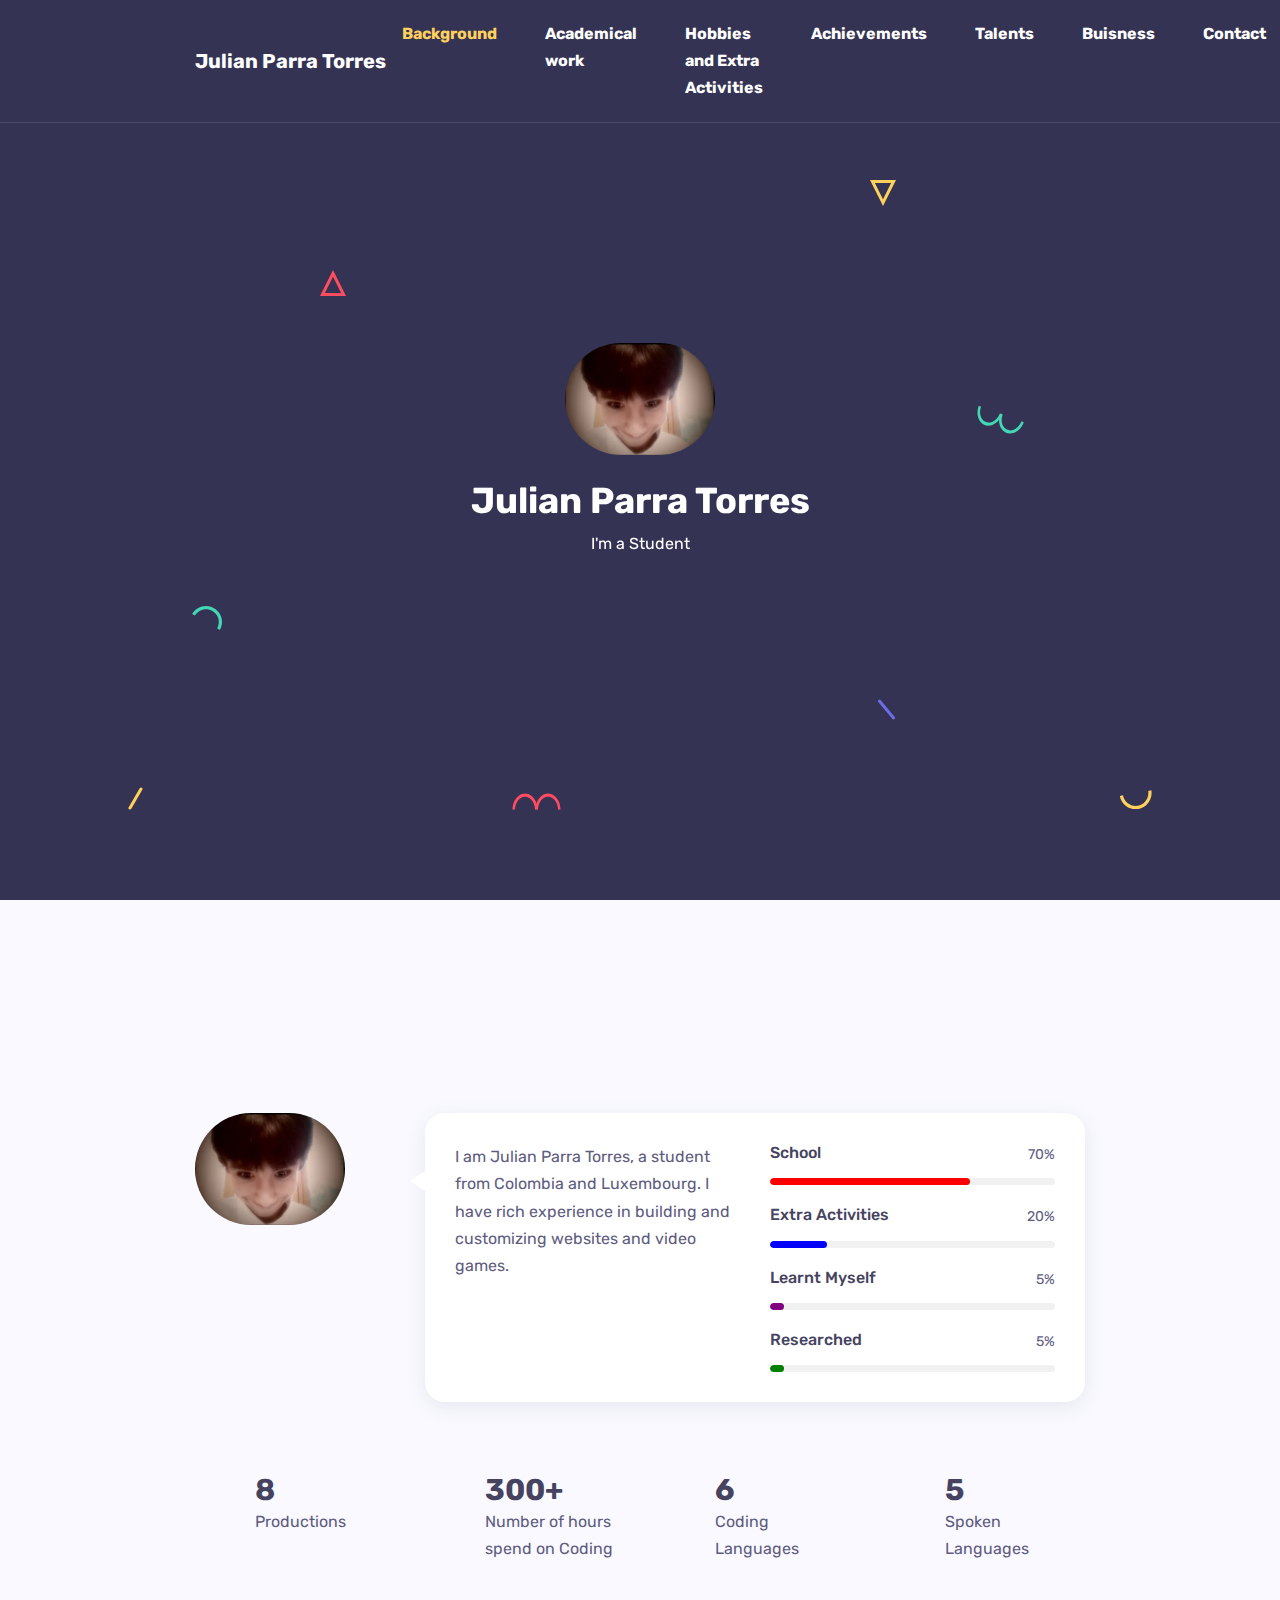
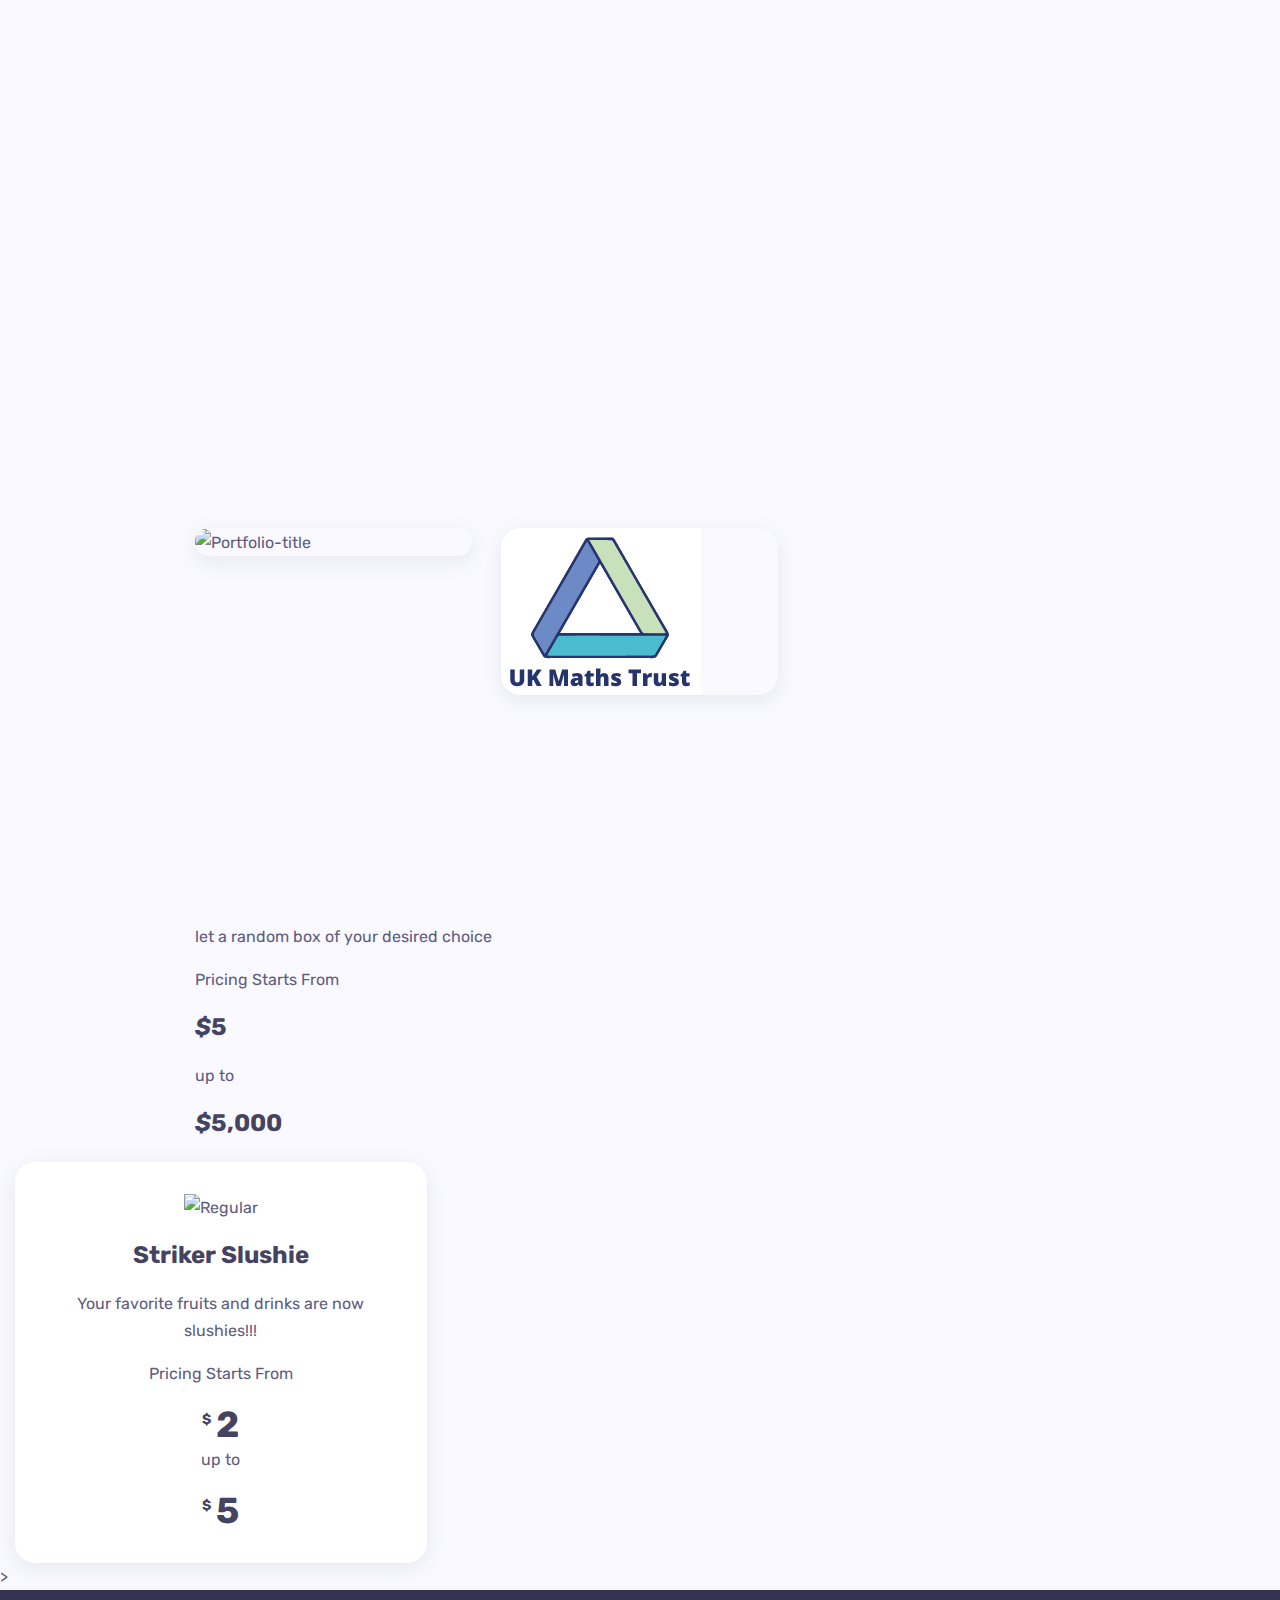
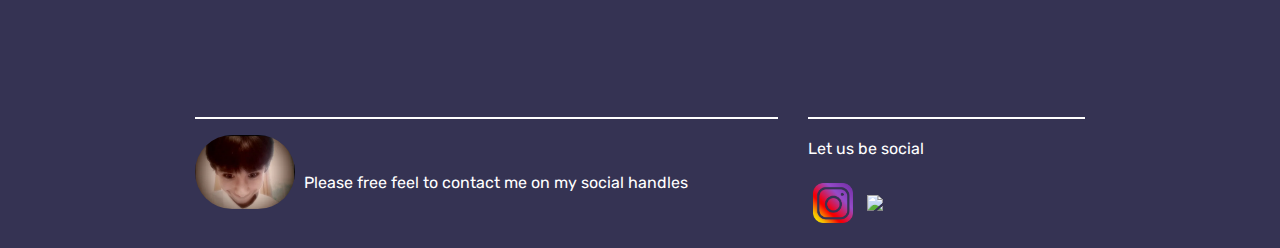
==== commit 78ae59b9: "update v0.32" ====
--- a/index.html
+++ b/index.html
@@ -101,7 +101,6 @@
                     <li class="nav-item"><a href="#about" class="nav-link">Academical work</a></li>
                     <li class="nav-item"><a href="#projects" class="nav-link">Hobbies and Extra Activities</a></li>
                     <li class="nav-item"><a href="#tools" class="nav-link">Achievements</a></li>
-					<li class="nav-item"><a href="#art" class="nav-link">Works of Art</a></li>
                     <li class="nav-item"><a href="#services" class="nav-link">Talents</a></li>
                     <li class="nav-item"><a href="#pricing" class="nav-link">Buisness</a></li>
                     <li class="nav-item"><a href="#contact" class="nav-link">Contact</a></li>
@@ -402,66 +401,6 @@
         </div>
         <!-- end tool item -->
 
-  </section>
-  
-  <section id="art">
-
-	<div class="container">
-	  
-	  <!-- section title -->
-	  <h2 class="section-title wow fadeInUp" style="visibility: visible; animation-name: fadeInUp;">Works of Art</h2>
-
-	  <div class="spacer" data-height="60" style="height: 60px;"></div>
-	  
-	  <!-- portolio wrapper -->
-	  <div class="row portfolio-wrapper" style="position: relative; height: 595.062px;">
-		
-		<!-- tool item -->
-		<div class="col-md-4 col-sm-6 grid-item art" data-toggle="modal" data-target="#myModal" style="position: absolute; left: 0%; top: 0px;">
-			<div class="portfolio-item rounded shadow-dark">
-			  <div class="details">
-				<h4 class="title">Dr. Strange</h4>
-			  </div>
-			  <div class="thumb">
-				<img src="drstrange.jpeg" alt="Portfolio-title">
-				<div class="mask"></div>
-			  </div>
-			</div>
-		</div>
-		<div class="col-md-4 col-sm-6 grid-item art" data-toggle="modal" data-target="#htmlModal" style="position: absolute; left: 0%; top: 0px;">
-			<div class="portfolio-item rounded shadow-dark">
-			  <div class="details">
-				<h4 class="title">Giraffe</h4>
-			  </div>
-			  <div class="thumb">
-				<img src="giraffe.jpeg" alt="Portfolio-title">
-				<div class="mask"></div>
-			  </div>
-			</div>
-		</div>
-		<div class="col-md-4 col-sm-6 grid-item art" data-toggle="modal" data-target="#myModal" style="position: absolute; left: 0%; top: 0px;">
-			<div class="portfolio-item rounded shadow-dark">
-			  <div class="details">
-				<h4 class="title">Lizard</h4>
-			  </div>
-			  <div class="thumb">
-				<img src="lizard.jpeg" alt="Portfolio-title">
-				<div class="mask"></div>
-			  </div>
-			</div>
-		</div>
-		<div class="col-md-4 col-sm-6 grid-item art" data-toggle="modal" data-target="#myModal" style="position: absolute; left: 0%; top: 0px;">
-			<div class="portfolio-item rounded shadow-dark">
-			  <div class="details">
-				<h4 class="title">Pattern</h4>
-			  </div>
-			  <div class="thumb">
-				<img src="pattern.jpeg" alt="Portfolio-title">
-				<div class="mask"></div>
-			  </div>
-			</div>
-		</div>
-</div>
 </section>
 
   <!-- section services -->
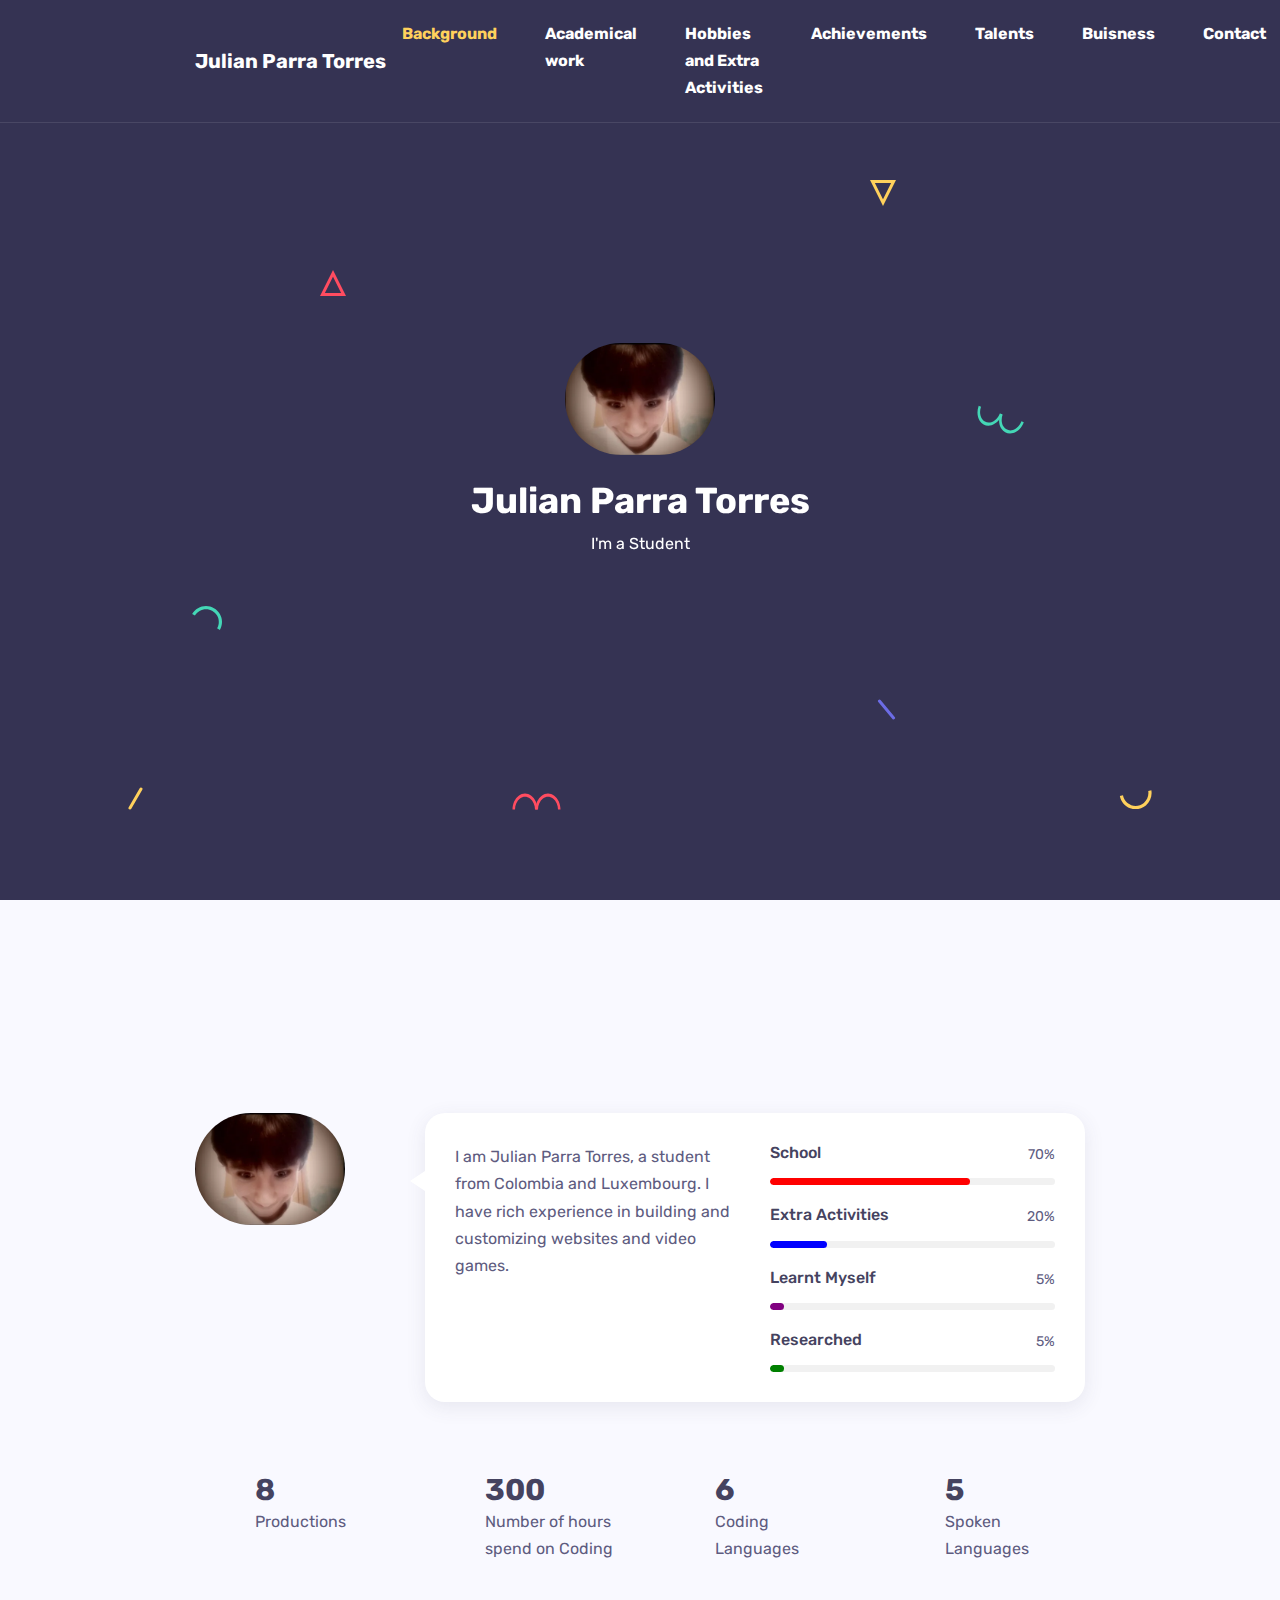
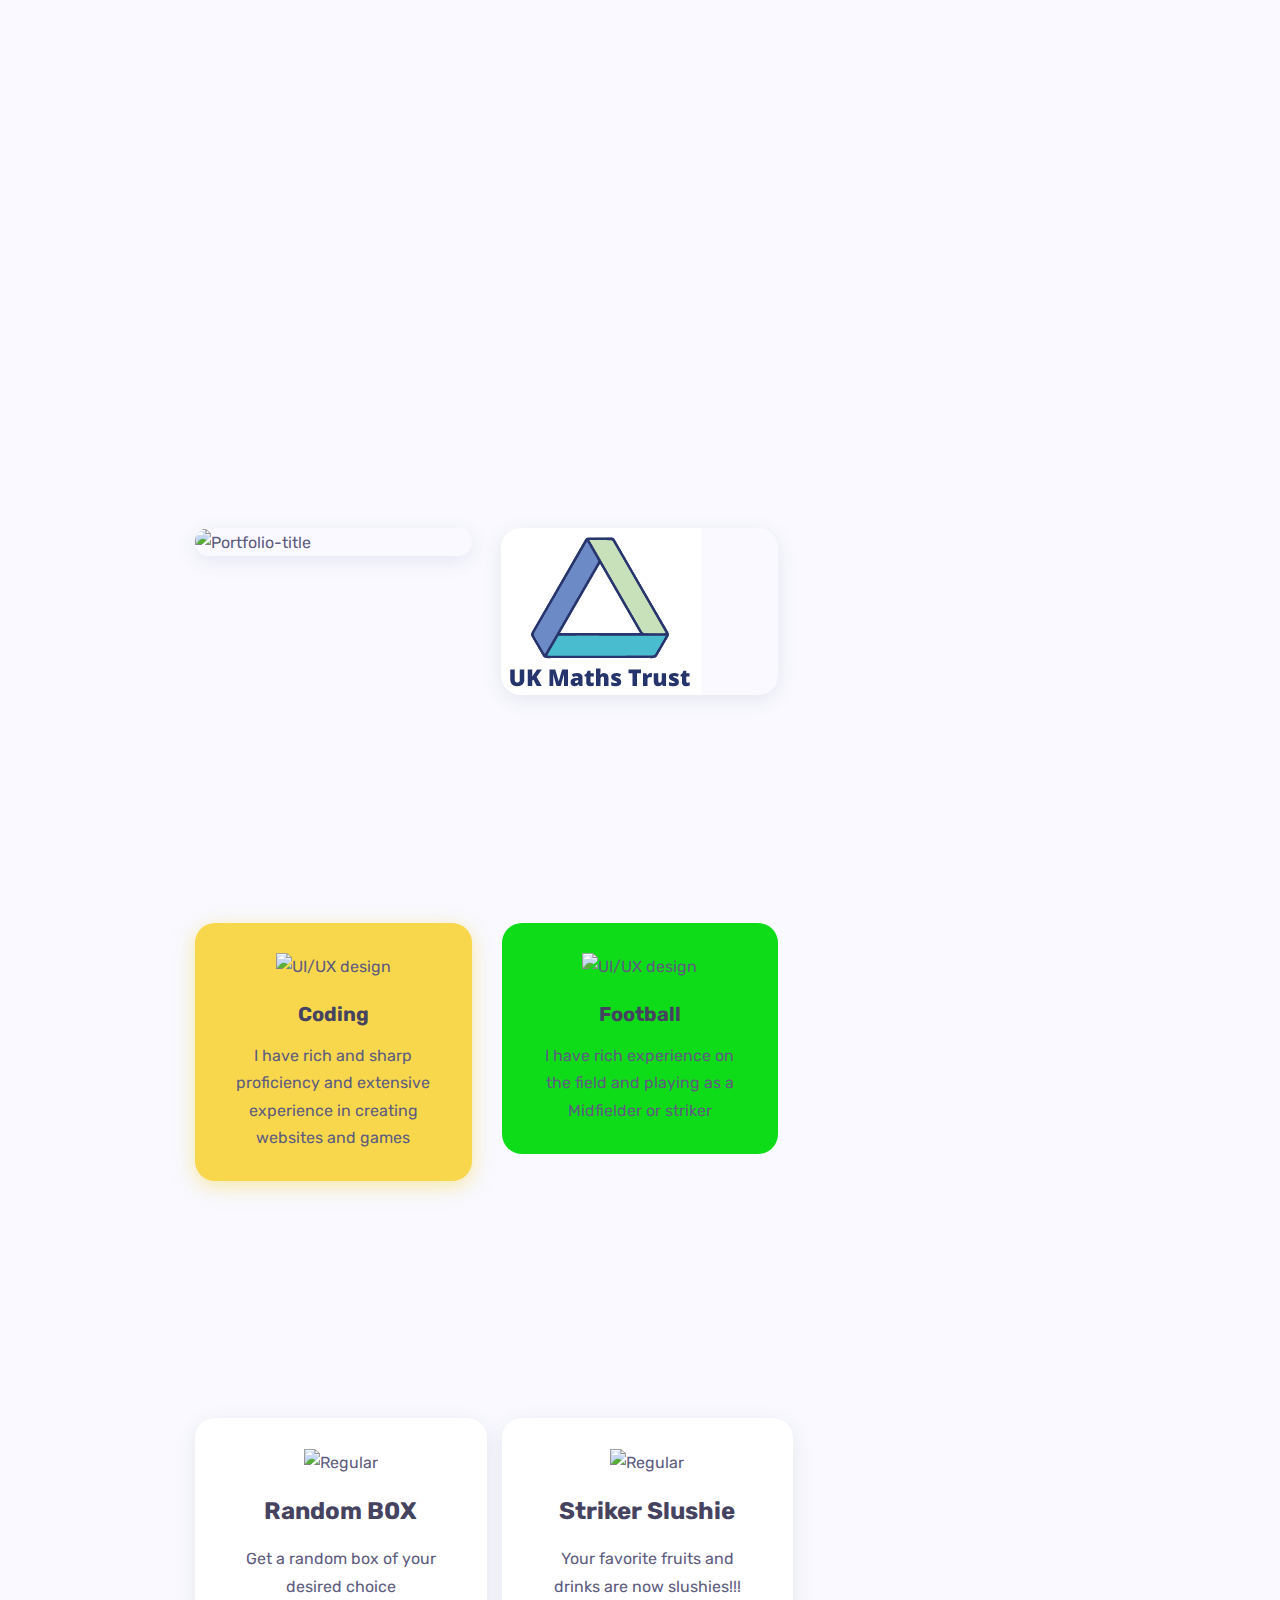
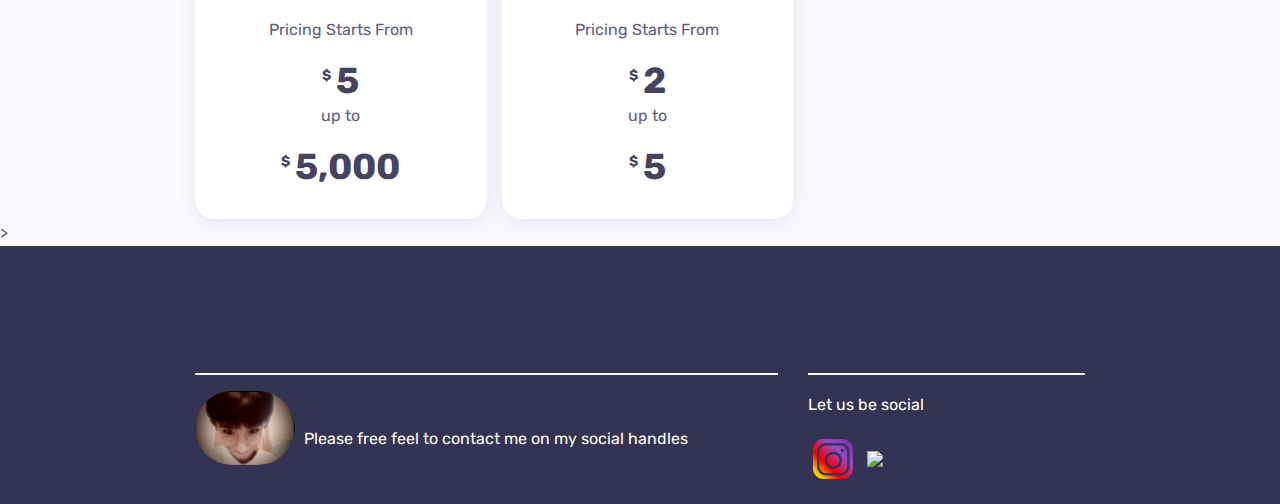
==== commit 03faddb1: "update v0.5" ====
--- a/index.html
+++ b/index.html
@@ -3,7 +3,7 @@
 <html>
   <head>
 	
-	<title>JPT</title>
+	<title>Julian Parra Torres</title>
 	<meta name="viewport" content="width=device-width, initial-scale=1, maximum-scale=1">
 
 	<!-- STYLESHEETS -->
@@ -267,7 +267,7 @@
 					<!-- fact item -->
 					<div class="fact-item">
 						<div class="details">
-							<h3 class="mb-0 mt-0 number"><em class="count">300+</em></h3>
+							<h3 class="mb-0 mt-0 number"><em class="count">300</em></h3>
 							<p class="mb-0">Number of hours spend on Coding</p>
 						</div>
 					</div>
@@ -401,7 +401,11 @@
         </div>
         <!-- end tool item -->
 
-</section>
+      </div>
+    </div>
+
+  </section>
+	
 
   <!-- section services -->
   <section id="services">
@@ -412,7 +416,52 @@
       <h2 class="section-title wow fadeInUp" style="visibility: visible; animation-name: fadeInUp;">Services</h2>
 
       <div class="spacer" data-height="60" style="height: 60px;"></div>
-   <p>let a random box of your desired choice </p>
+      
+      <div class="row">
+
+        <!-- service box -->
+        <div class="col-md-4">
+          <div class="service-box rounded data-background padding-30 text-center shadow-yellow" data-color="#F9D74C" style="background-color: rgb(249, 215, 76);">
+            <img src="https://static.vecteezy.com/system/resources/previews/019/153/003/original/3d-minimal-programming-icon-coding-screen-web-development-concept-laptop-with-a-coding-screen-and-a-coding-icon-3d-illustration-png.png" alt="UI/UX design">
+            <h3 class="mb-3 mt-0">Coding</h3>
+            <p class="mb-0">I have rich and sharp proficiency and extensive experience in creating websites and games</p>
+          </div>
+          <div class="spacer d-md-none d-lg-none" data-height="30" style="height: 30px;"></div>
+        </div>
+		<div class="col-md-4">
+			<div class="service-box rounded data-background padding-30 text-center dark green" data-color="0FDC19" style="background-color: rgb(15, 220, 25);">
+			  <img src="https://upload.wikimedia.org/wikipedia/commons/thumb/6/6e/Football_%28soccer_ball%29.svg/1927px-Football_%28soccer_ball%29.svg.png" alt="UI/UX design">
+			  <h3 class="mb-3 mt-0">Football</h3>
+			  <p class="mb-0">I have rich experience on the field and playing as a Midfielder or striker</p>
+			</div>
+			<div class="spacer d-md-none d-lg-none" data-height="30" style="height: 30px;"></div>
+		  </div>
+        <!-- end service box -->
+
+      </div>
+
+    </div>
+    
+  </section>
+		
+	<!-- section prices -->
+	<section id="pricing">
+
+		<div class="container">
+			
+			<!-- section title -->
+			<h2 class="section-title wow fadeIn" style="visibility: visible; animation-name: fadeIn;">Small Buisness and stores</h2>
+
+			<div class="spacer" data-height="60" style="height: 60px;"></div>
+			
+			<div class="row">
+				
+				<!-- price item -->
+				<div class="col-md-4 pr-md-0 mt-md-4 mt-0">
+					<div class="price-item bg-white rounded shadow-dark text-center">
+						<img src="https://cdni.iconscout.com/illustration/premium/thumb/mysterious-gift-box-5198053-4340701.png" alt="Regular">
+						<h2 class="plan">Random B0X</h2>
+						<p>Get a random box of your desired choice </p>
 						<p>Pricing Starts From</p>
 						<h3 class="price"><em>$</em>5</h3>
 						<p>up to </p>
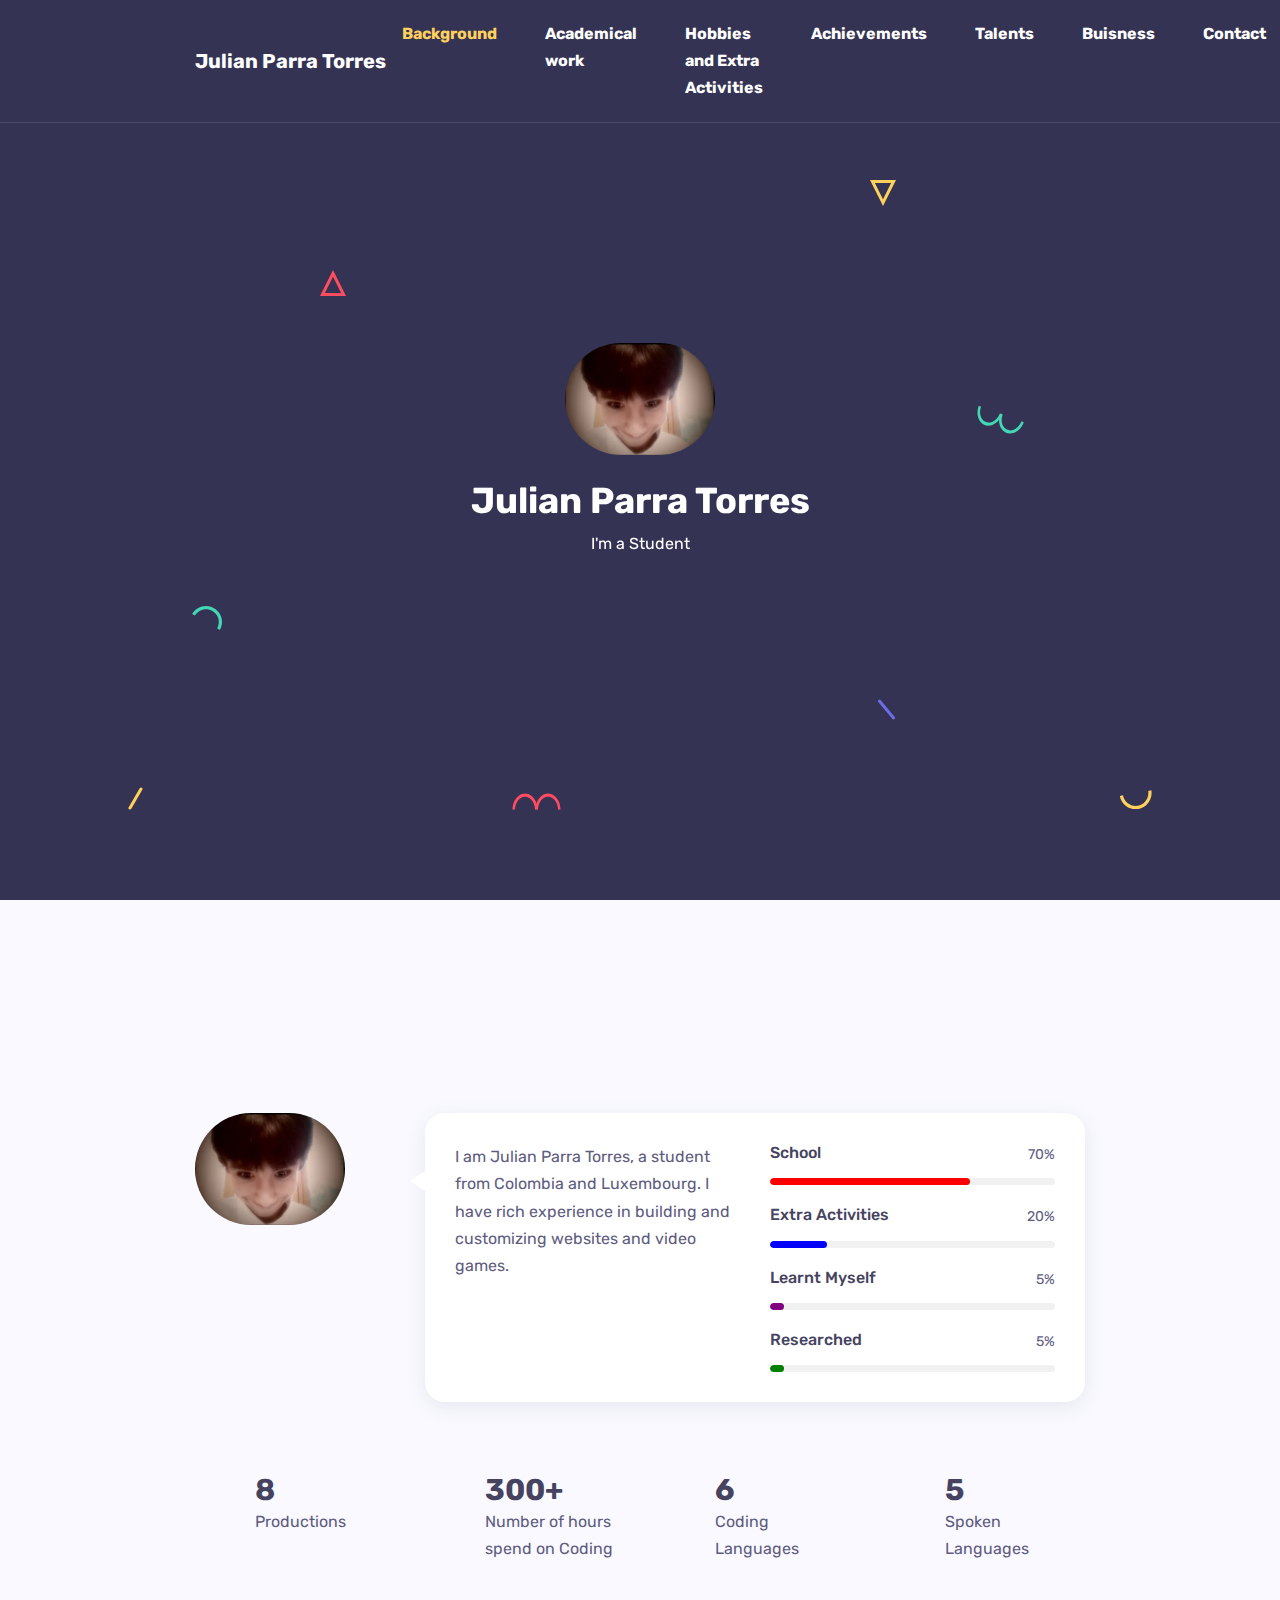
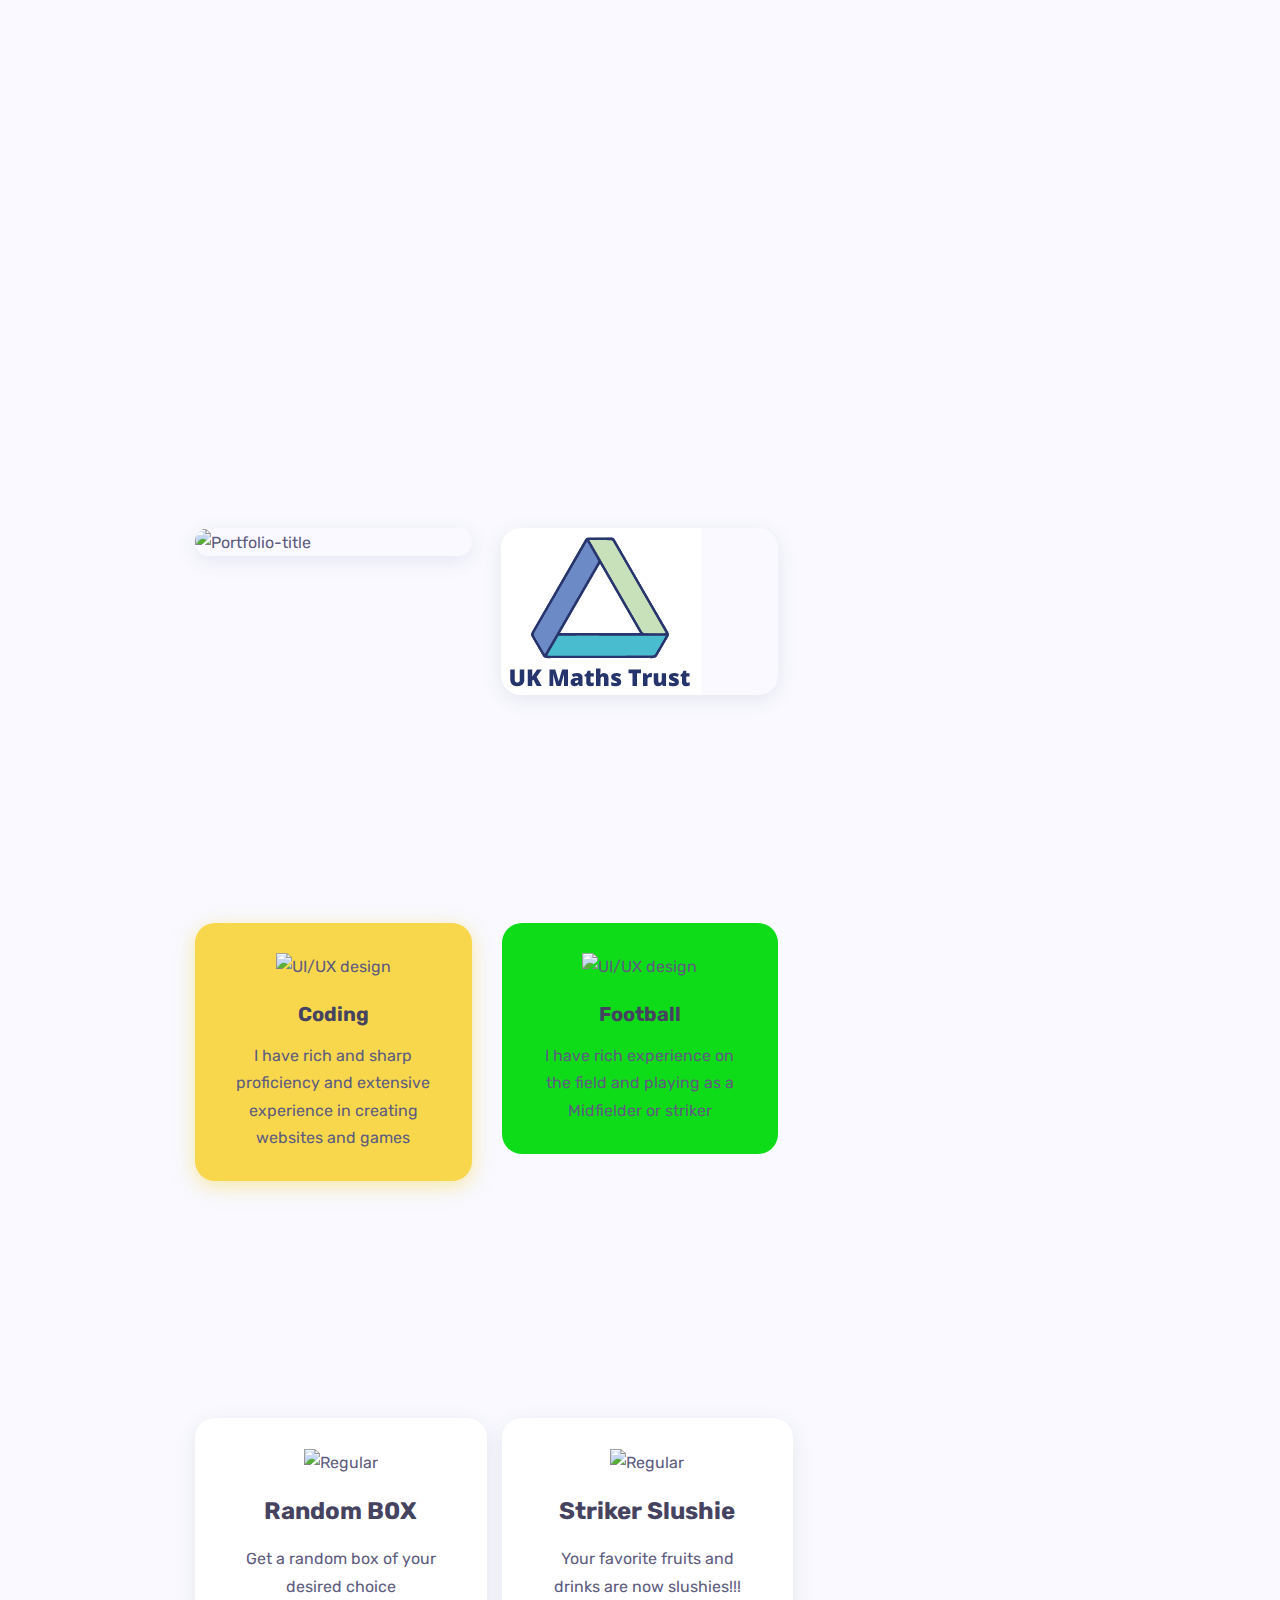
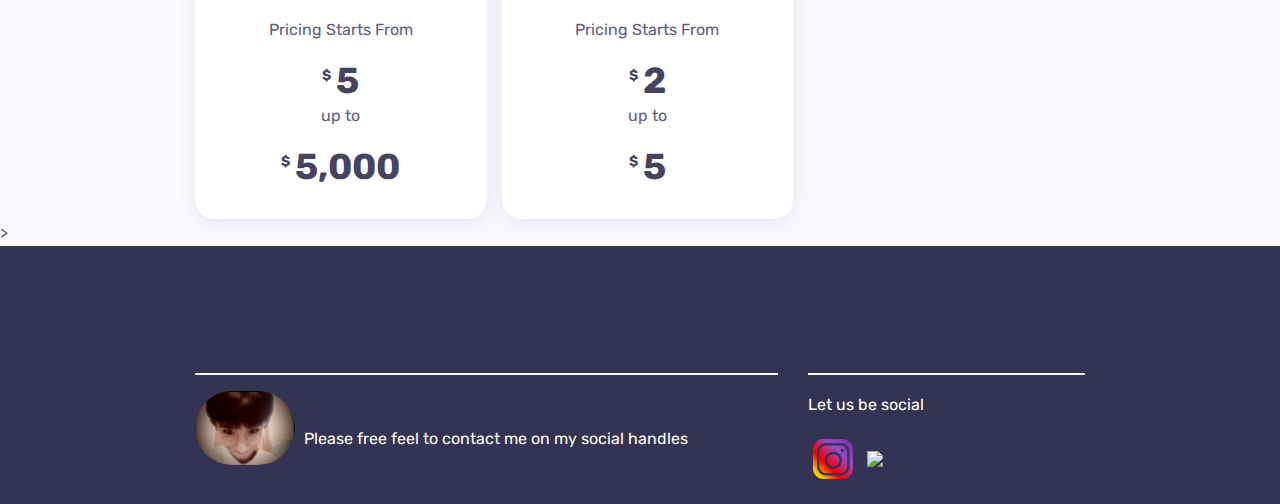
==== commit 91f1cda0: "Update v0.52" ====
--- a/index.html
+++ b/index.html
@@ -267,7 +267,7 @@
 					<!-- fact item -->
 					<div class="fact-item">
 						<div class="details">
-							<h3 class="mb-0 mt-0 number"><em class="count">300</em></h3>
+							<h3 class="mb-0 mt-0 number"><em class="count">300+</em></h3>
 							<p class="mb-0">Number of hours spend on Coding</p>
 						</div>
 					</div>
@@ -326,7 +326,7 @@
               	<a href="https://mahdihat791.github.io/AI-Mario-Game/">Coding</a>
               </h4>
               <ul class="list-inline meta mb-0 mt-2">
-                <li class="list-inline-item">01 February, 2022</li>
+                <li class="list-inline-item">February, 2022</li>
               </ul>
             </div>
           </div>
@@ -346,7 +346,7 @@
               	<a href="https://mahdihat791.github.io/AI-Mario-Game/">Drama and Theatre</a>
               </h4>
               <ul class="list-inline meta mb-0 mt-2">
-                <li class="list-inline-item">01 August, 2020</li>
+                <li class="list-inline-item">August, 2020</li>
               </ul>
             </div>
           </div>
@@ -555,7 +555,7 @@
             <button class="close" data-dismiss="modal" style="text-align: right;padding: 10px;">&times;</button>
             <hr>
             <div class="modal-body">
-              <p>HTML</p>
+              <p>Golden UKMT award for Junior mathematics challenge 2023</p>
              </div>
 
         </div>
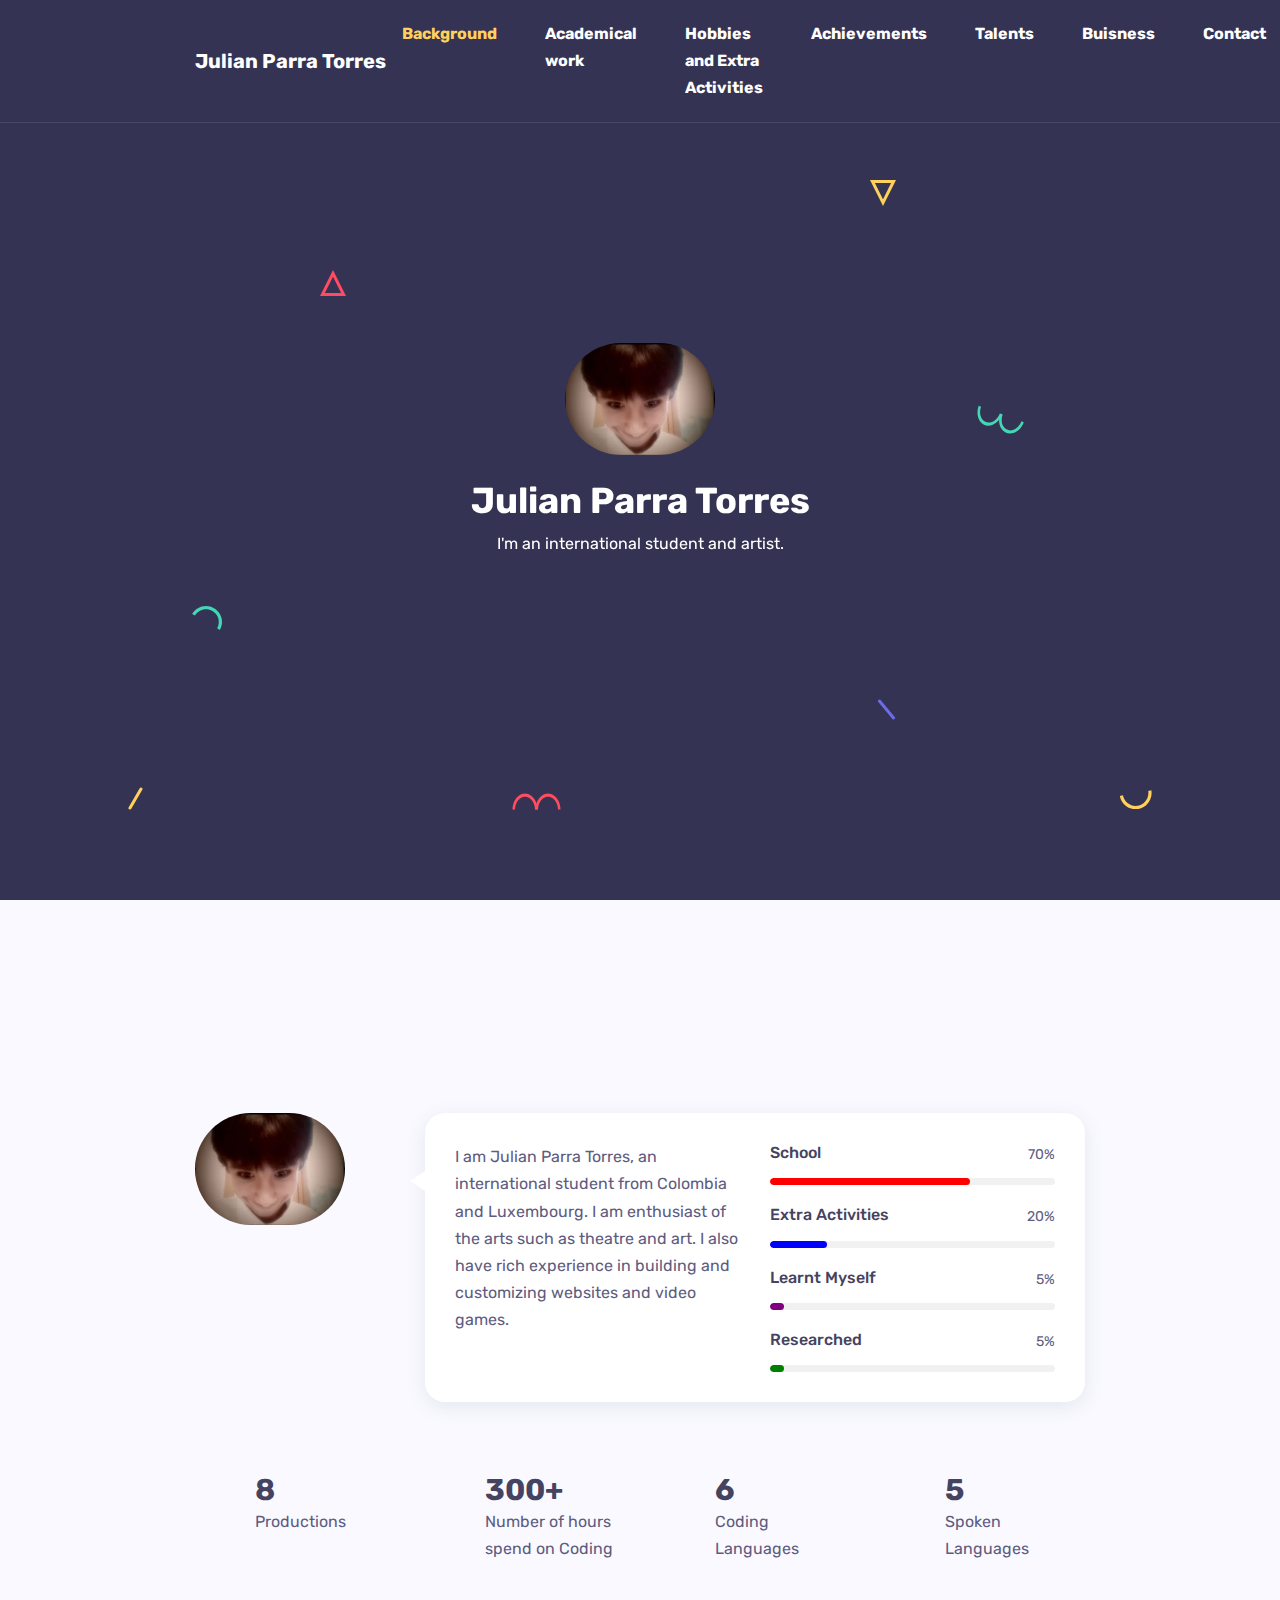
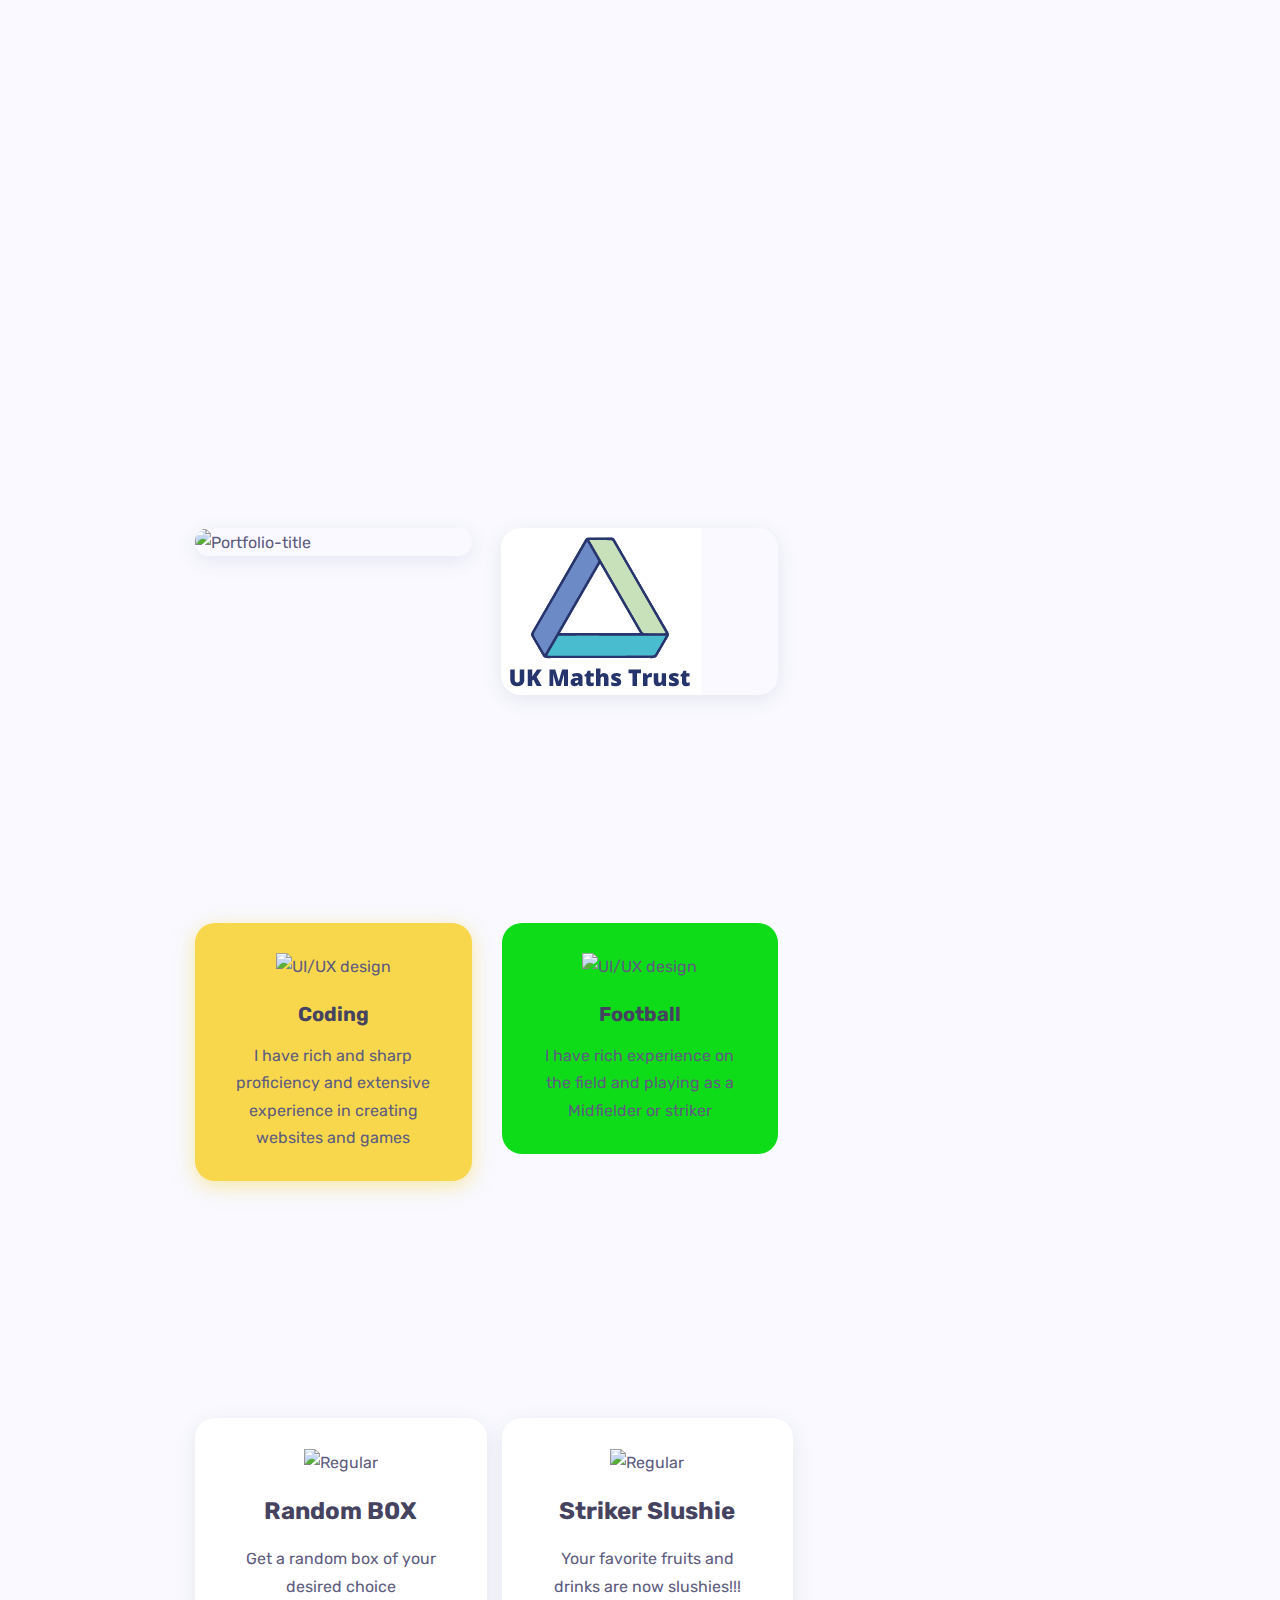
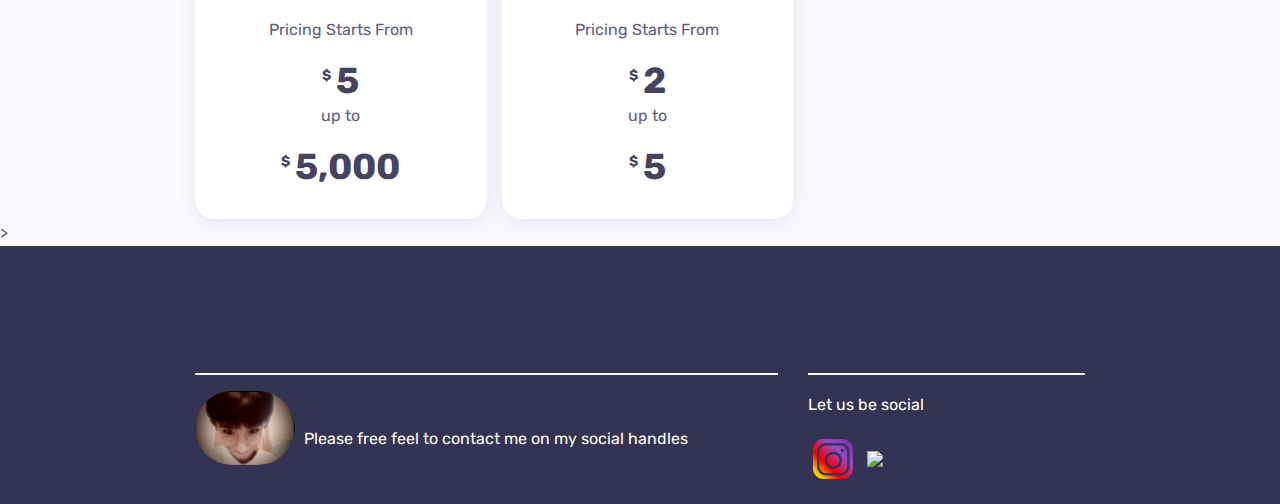
==== commit b42baaa3: "update v0.54" ====
--- a/index.html
+++ b/index.html
@@ -126,7 +126,7 @@
 
 				<!-- info -->
 				<h1 class="mb-2 mt-0">Julian Parra Torres</h1>
-				<span>I'm a <span class="text-rotating morphext"><span class="animated bounceIn">Student</span></span></span>
+				<span>I'm <span class="text-rotating morphext"><span class="animated bounceIn">an international student and artist.</span></span></span>
 			</div>
 
 			<!-- parallax layers -->
@@ -184,7 +184,7 @@
 						<div class="row">
 							<div class="col-md-6">
 								<!-- about text -->
-								<p>I am Julian Parra Torres, a student from Colombia and Luxembourg. I have rich experience in building and customizing websites and video games. </p>
+								<p>I am Julian Parra Torres, an international student from Colombia and Luxembourg. I am enthusiast of the arts such as theatre and art. I also have rich experience in building and customizing websites and video games. </p>
 
 								<div class="spacer d-md-none d-lg-none" data-height="30" style="height: 30px;"></div>
 							</div>
@@ -267,7 +267,7 @@
 					<!-- fact item -->
 					<div class="fact-item">
 						<div class="details">
-							<h3 class="mb-0 mt-0 number"><em class="count">300+</em></h3>
+							<h3 class="mb-0 mt-0 number"><em class="count">300</em>+</h3>
 							<p class="mb-0">Number of hours spend on Coding</p>
 						</div>
 					</div>
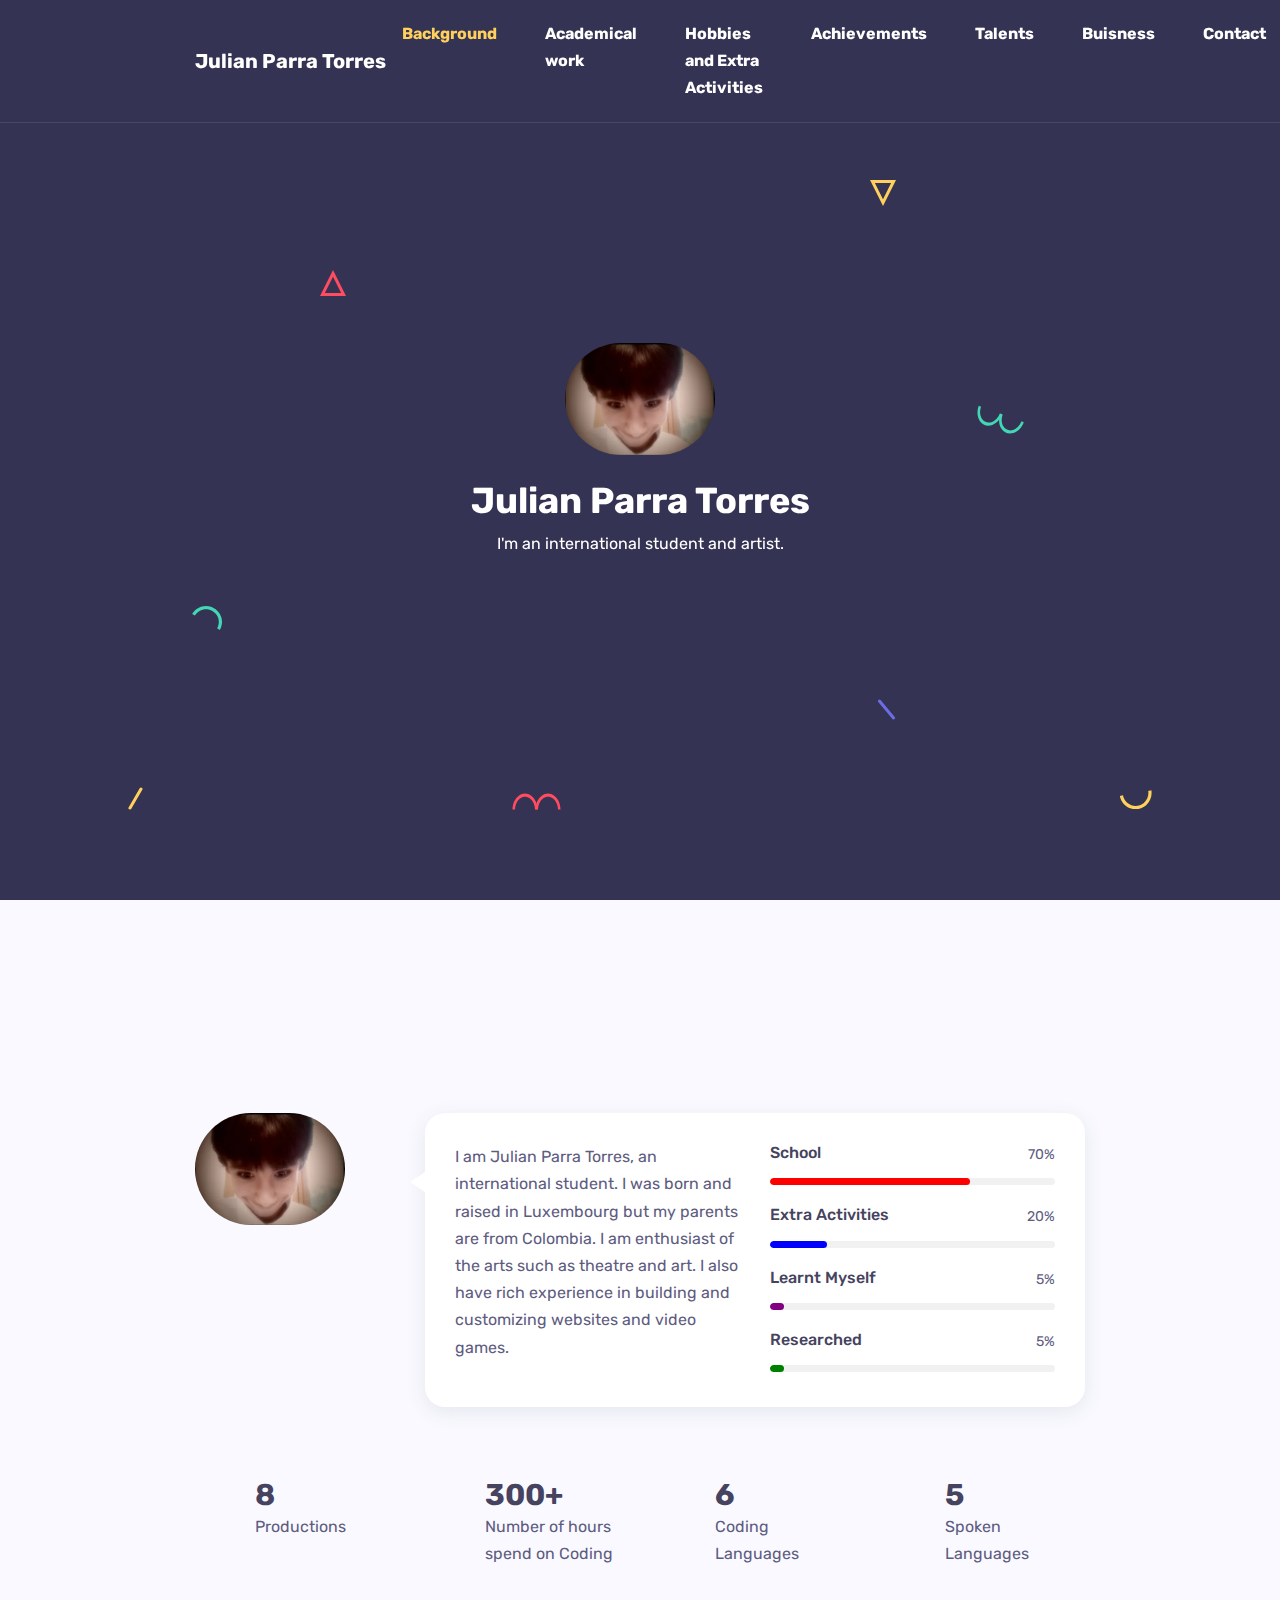
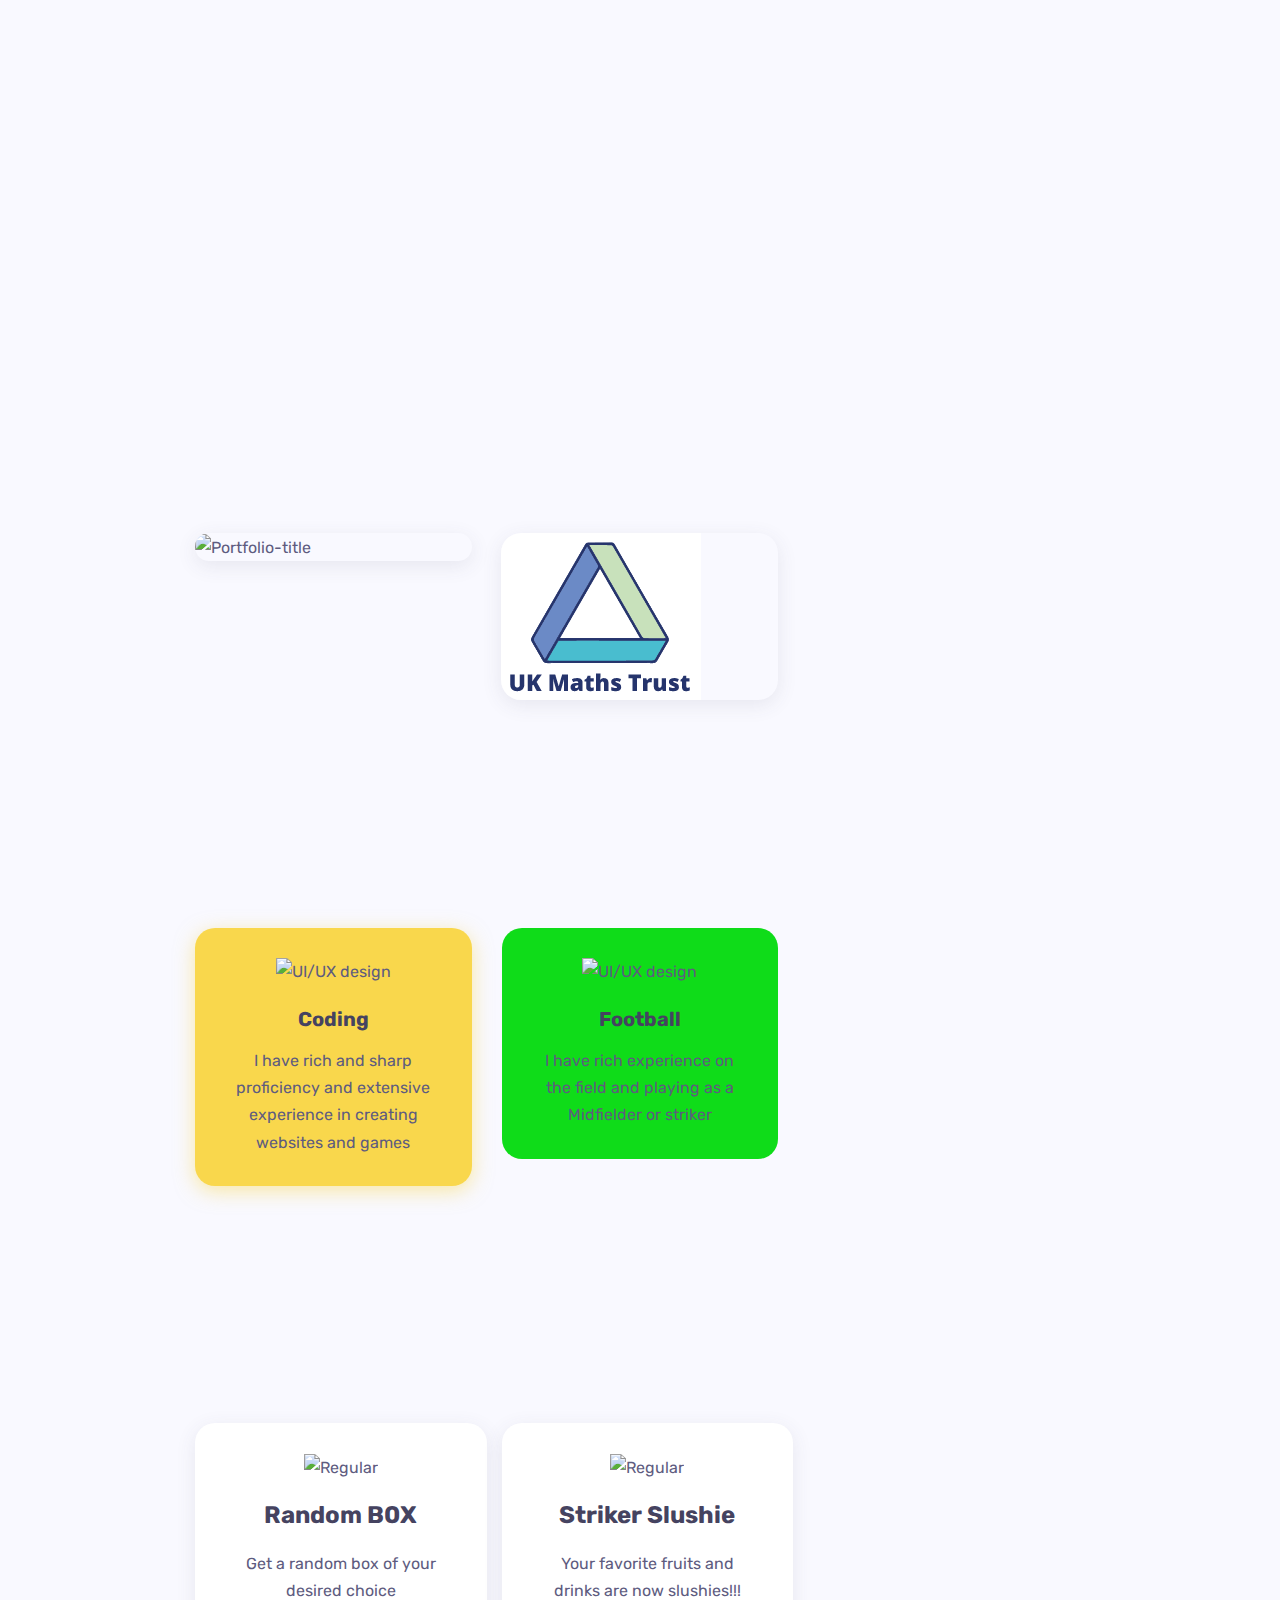
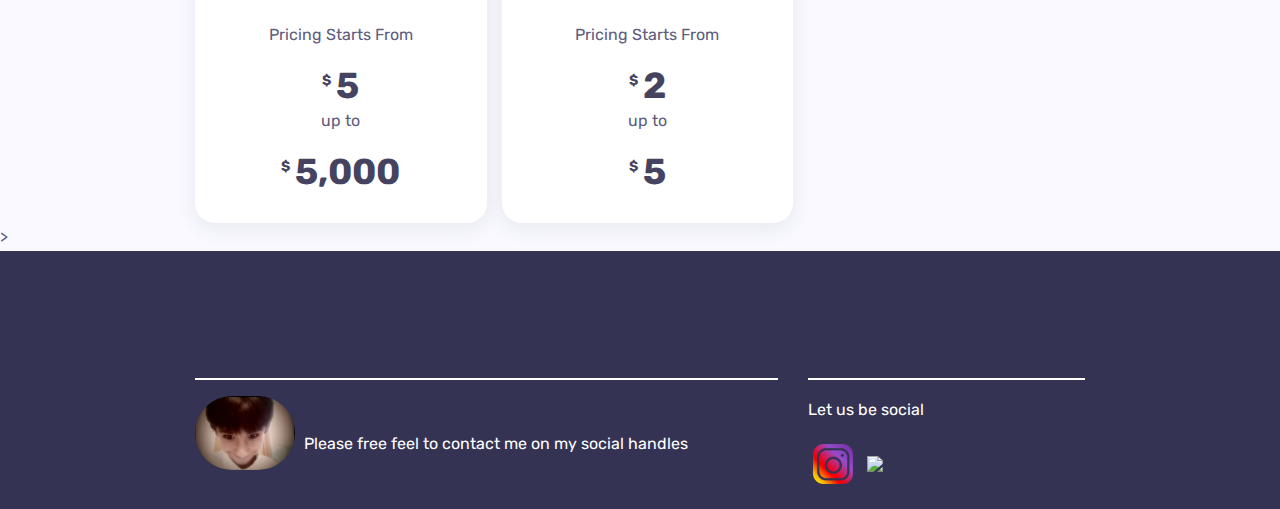
==== commit cc6fbb06: "Update v0.64" ====
--- a/index.html
+++ b/index.html
@@ -104,6 +104,7 @@
                     <li class="nav-item"><a href="#services" class="nav-link">Talents</a></li>
                     <li class="nav-item"><a href="#pricing" class="nav-link">Buisness</a></li>
                     <li class="nav-item"><a href="#contact" class="nav-link">Contact</a></li>
+					<li class="nav-item"><a href="gallery.html" class="nav-link">Gallery</a></li>
                 </ul>
             </div>
         </nav>
@@ -184,7 +185,7 @@
 						<div class="row">
 							<div class="col-md-6">
 								<!-- about text -->
-								<p>I am Julian Parra Torres, an international student from Colombia and Luxembourg. I am enthusiast of the arts such as theatre and art. I also have rich experience in building and customizing websites and video games. </p>
+								<p>I am Julian Parra Torres, an international student. I was born and raised in Luxembourg but my parents are from Colombia. I am enthusiast of the arts such as theatre and art. I also have rich experience in building and customizing websites and video games. </p>
 
 								<div class="spacer d-md-none d-lg-none" data-height="30" style="height: 30px;"></div>
 							</div>
